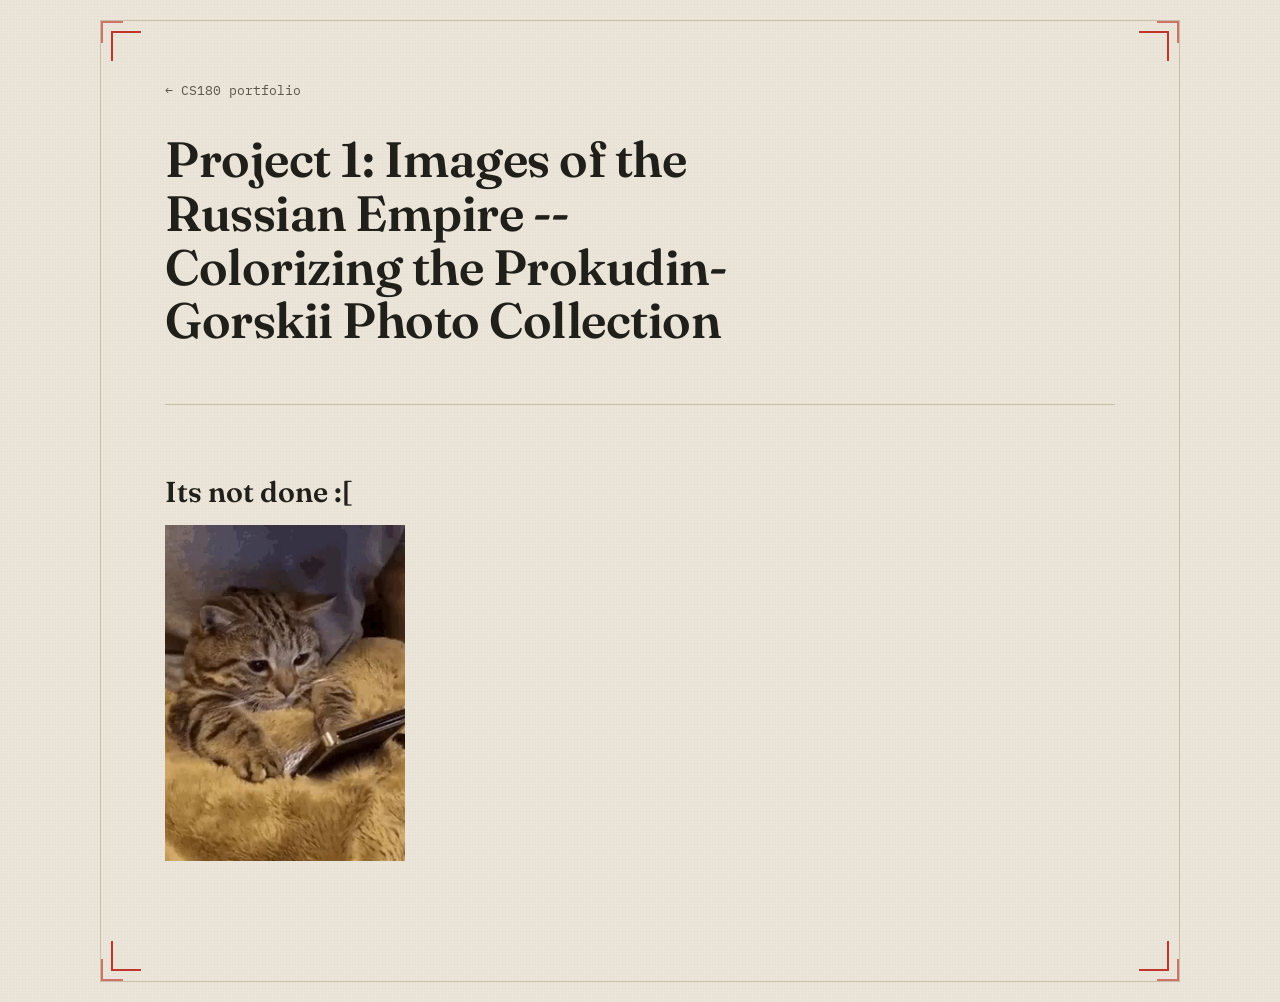
==== 1/index.html @ 4c2b9aec "added placeholder sites" ====
<!DOCTYPE html>
<html lang="en">
<head>
<meta charset="UTF-8">
<meta name="viewport" content="width=device-width, initial-scale=1.0">
<title>Project 0: Becoming Friends with Your Camera</title>
<link rel="stylesheet" href="../styles.css">
</head>
<body>

<div class="page-frame">
  <div class="board">

    <a class="back-link" href="../index.html">&larr; CS180 portfolio</a>

    <header class="hero">
      <h1>Project 1: Images of the Russian Empire -- Colorizing the Prokudin-Gorskii Photo Collection</h1>
    </header>

    <!------------------------------------ PART 1 ------------------------------------>
    <section class="part" id="part1">
      <div class="part-head">
        <h2>Its not done :[</h2>
        <figure>
          <div class="frame">
            <img src="../PlaceHolderImage/sad cat.png" alt="Sad Cat">
          </div>
        </figure>
      </div>
    </section>

  </div>
</div>

</body>
</html>
---- styles.css ----
@import url('https://fonts.googleapis.com/css2?family=Fraunces:opsz,wght@9..144,400;9..144,600;9..144,700&family=IBM+Plex+Mono:wght@400;500&family=Inter:wght@400;500;600&display=swap');

:root{
  --paper: #EAE5D8;
  --paper-dim: #DED8C6;
  --ink: #211F1A;
  --ink-soft: #5B564C;
  --line: #C7BEA6;
  --safelight: #C1352B;
  --safelight-deep: #8C2019;
}

*{ box-sizing: border-box; }

body{
  margin: 0;
  background-color: var(--paper);
  background-image: radial-gradient(rgba(0,0,0,0.035) 1px, transparent 1px);
  background-size: 3px 3px;
  color: var(--ink);
  font-family: 'Inter', sans-serif;
  line-height: 1.6;
}

.page-frame{
  max-width: 1120px;
  margin: 0 auto;
  padding: 20px;
}

.board{
  position: relative;
  padding: 56px 64px 72px;
  border: 1px solid var(--line);
}

.board::before{
  content: "";
  position: absolute;
  inset: 10px;
  pointer-events: none;
  background:
    linear-gradient(var(--safelight), var(--safelight)) top left / 30px 2px no-repeat,
    linear-gradient(var(--safelight), var(--safelight)) top left / 2px 30px no-repeat,
    linear-gradient(var(--safelight), var(--safelight)) top right / 30px 2px no-repeat,
    linear-gradient(var(--safelight), var(--safelight)) top right / 2px 30px no-repeat,
    linear-gradient(var(--safelight), var(--safelight)) bottom left / 30px 2px no-repeat,
    linear-gradient(var(--safelight), var(--safelight)) bottom left / 2px 30px no-repeat,
    linear-gradient(var(--safelight), var(--safelight)) bottom right / 30px 2px no-repeat,
    linear-gradient(var(--safelight), var(--safelight)) bottom right / 2px 30px no-repeat;
}

@media (max-width: 640px){
  .board{ padding: 40px 22px 56px; }
  .board::before{ inset: 6px; }
}

.back-link{
  display: inline-flex;
  align-items: center;
  gap: 6px;
  font-family: 'IBM Plex Mono', monospace;
  font-size: 0.8rem;
  color: var(--ink-soft);
  text-decoration: none;
  margin-bottom: 32px;
}
.back-link:hover,
.back-link:focus-visible{ color: var(--safelight-deep); }

.hero{
  text-align: left;
  max-width: 640px;
  margin: 0 0 8px;
  animation: rise 0.7s ease-out both;
}

.hero h1{
  font-family: 'Fraunces', serif;
  font-weight: 600;
  font-size: clamp(2.1rem, 4.5vw, 3.1rem);
  line-height: 1.08;
  margin: 0 0 18px;
  letter-spacing: -0.01em;
}

.hero p{
  font-size: 1.05rem;
  color: var(--ink-soft);
  margin: 0;
  max-width: 54ch;
}

@keyframes rise{
  from{ opacity: 0; transform: translateY(10px); }
  to{ opacity: 1; transform: translateY(0); }
}
@media (prefers-reduced-motion: reduce){
  .hero{ animation: none; }
}

.index-list{
  list-style: none;
  margin: 40px 0 0;
  padding: 0;
}

.index-item{
  position: relative;
  display: flex;
  align-items: baseline;
  gap: 28px;
  padding: 20px 4px;
  border-top: 1px solid var(--line);
  text-decoration: none;
  color: var(--ink);
  transition: padding-left 0.2s ease, color 0.2s ease;
}

.index-list li:last-child .index-item{
  border-bottom: 1px solid var(--line);
}

.index-item::before{
  content: "";
  position: absolute;
  left: 0;
  top: 0;
  bottom: 0;
  width: 3px;
  background: var(--safelight);
  transform: scaleY(0);
  transition: transform 0.2s ease;
}

.index-item:hover,
.index-item:focus-visible{
  padding-left: 18px;
  color: var(--safelight-deep);
}

.index-item:hover::before,
.index-item:focus-visible::before{
  transform: scaleY(1);
}

.index-tag{
  font-family: 'IBM Plex Mono', monospace;
  font-size: 0.85rem;
  color: var(--safelight);
  min-width: 32px;
  flex-shrink: 0;
}

.index-title{
  font-size: 1.05rem;
  line-height: 1.4;
}

.part{
  padding: 64px 0 8px;
  border-top: 1px solid var(--line);
  margin-top: 56px;
}

.part-head{
  max-width: 700px;
  margin: 0 0 40px;
}

.part-head h2{
  font-family: 'Fraunces', serif;
  font-weight: 600;
  font-size: clamp(1.4rem, 2.6vw, 1.8rem);
  margin: 0 0 10px;
}

.part-head p{
  color: var(--ink-soft);
  margin: 0;
  font-size: 0.98rem;
  max-width: 100ch;
}

/* ---------- image pairs / grids ----------
   <div class="pair"> two <figure> children </div>
*/
.pair{
  display: grid;
  grid-template-columns: 1fr 1fr;
  gap: 40px;
  justify-items: center;
  align-items: start;
}

/* For Proj 0 Part 3 only */
.nineSet{ 
  display: grid;
  grid-template-columns: 1fr 1fr 1fr 1fr 1fr 1fr 1fr 1fr 1fr;
  gap: 5px;
  justify-items: center;
  align-items: start;
}

@media (max-width: 640px){
  .pair{ grid-template-columns: 1fr; gap: 48px; }
}

figure{
  margin: 0;
  text-align: center;
}

*/
.frame{
  position: relative;
  display: inline-block;
  padding: 18px;
  transition: padding 0.25s ease;
}

.frame::before{
  content: "";
  position: absolute;
  inset: 0;
  pointer-events: none;
  background:
    linear-gradient(var(--safelight), var(--safelight)) top left / 22px 2px no-repeat,
    linear-gradient(var(--safelight), var(--safelight)) top left / 2px 22px no-repeat,
    linear-gradient(var(--safelight), var(--safelight)) top right / 22px 2px no-repeat,
    linear-gradient(var(--safelight), var(--safelight)) top right / 2px 22px no-repeat,
    linear-gradient(var(--safelight), var(--safelight)) bottom left / 22px 2px no-repeat,
    linear-gradient(var(--safelight), var(--safelight)) bottom left / 2px 22px no-repeat,
    linear-gradient(var(--safelight), var(--safelight)) bottom right / 22px 2px no-repeat,
    linear-gradient(var(--safelight), var(--safelight)) bottom right / 2px 22px no-repeat;
  opacity: 0.65;
  transition: opacity 0.25s ease;
}

.frame img{
  display: block;
  width: 100%;
  max-width: 240px;
  height: auto;
  aspect-ratio: 5 / 7;
  object-fit: cover;
  background: var(--paper-dim);
}

figcaption{
  margin-top: 14px;
  font-family: 'IBM Plex Mono', monospace;
  font-size: 0.78rem;
  letter-spacing: 0.02em;
  color: var(--ink-soft);
}

.filmstrip-wrap{
  display: flex;
  justify-content: center;
  padding: 8px 0 24px;
}

.filmframe{
  position: relative;
  display: inline-block;
  padding: 14px 30px;
  background: var(--ink);
}

.filmframe::before,
.filmframe::after{
  content: "";
  position: absolute;
  top: 0;
  bottom: 0;
  width: 20px;
  background-image: radial-gradient(circle, var(--paper) 4px, transparent 4.5px);
  background-size: 20px 28px;
  background-repeat: repeat-y;
  background-position: center;
}

.filmframe::before{ left: 0; }
.filmframe::after{ right: 0; }

.filmframe img{
  display: block;
  width: 260px;
  max-width: 62vw;
  height: auto;
  aspect-ratio: 5 / 7;
  object-fit: cover;
}

.part3-caption{
  display: block;
  text-align: center;
  font-family: 'IBM Plex Mono', monospace;
  font-size: 0.78rem;
  color: var(--ink-soft);
  letter-spacing: 0.02em;
}

footer{
  margin-top: 64px;
  padding-top: 24px;
  border-top: 1px solid var(--line);
  font-size: 0.85rem;
  color: var(--ink-soft);
  text-align: left;
}
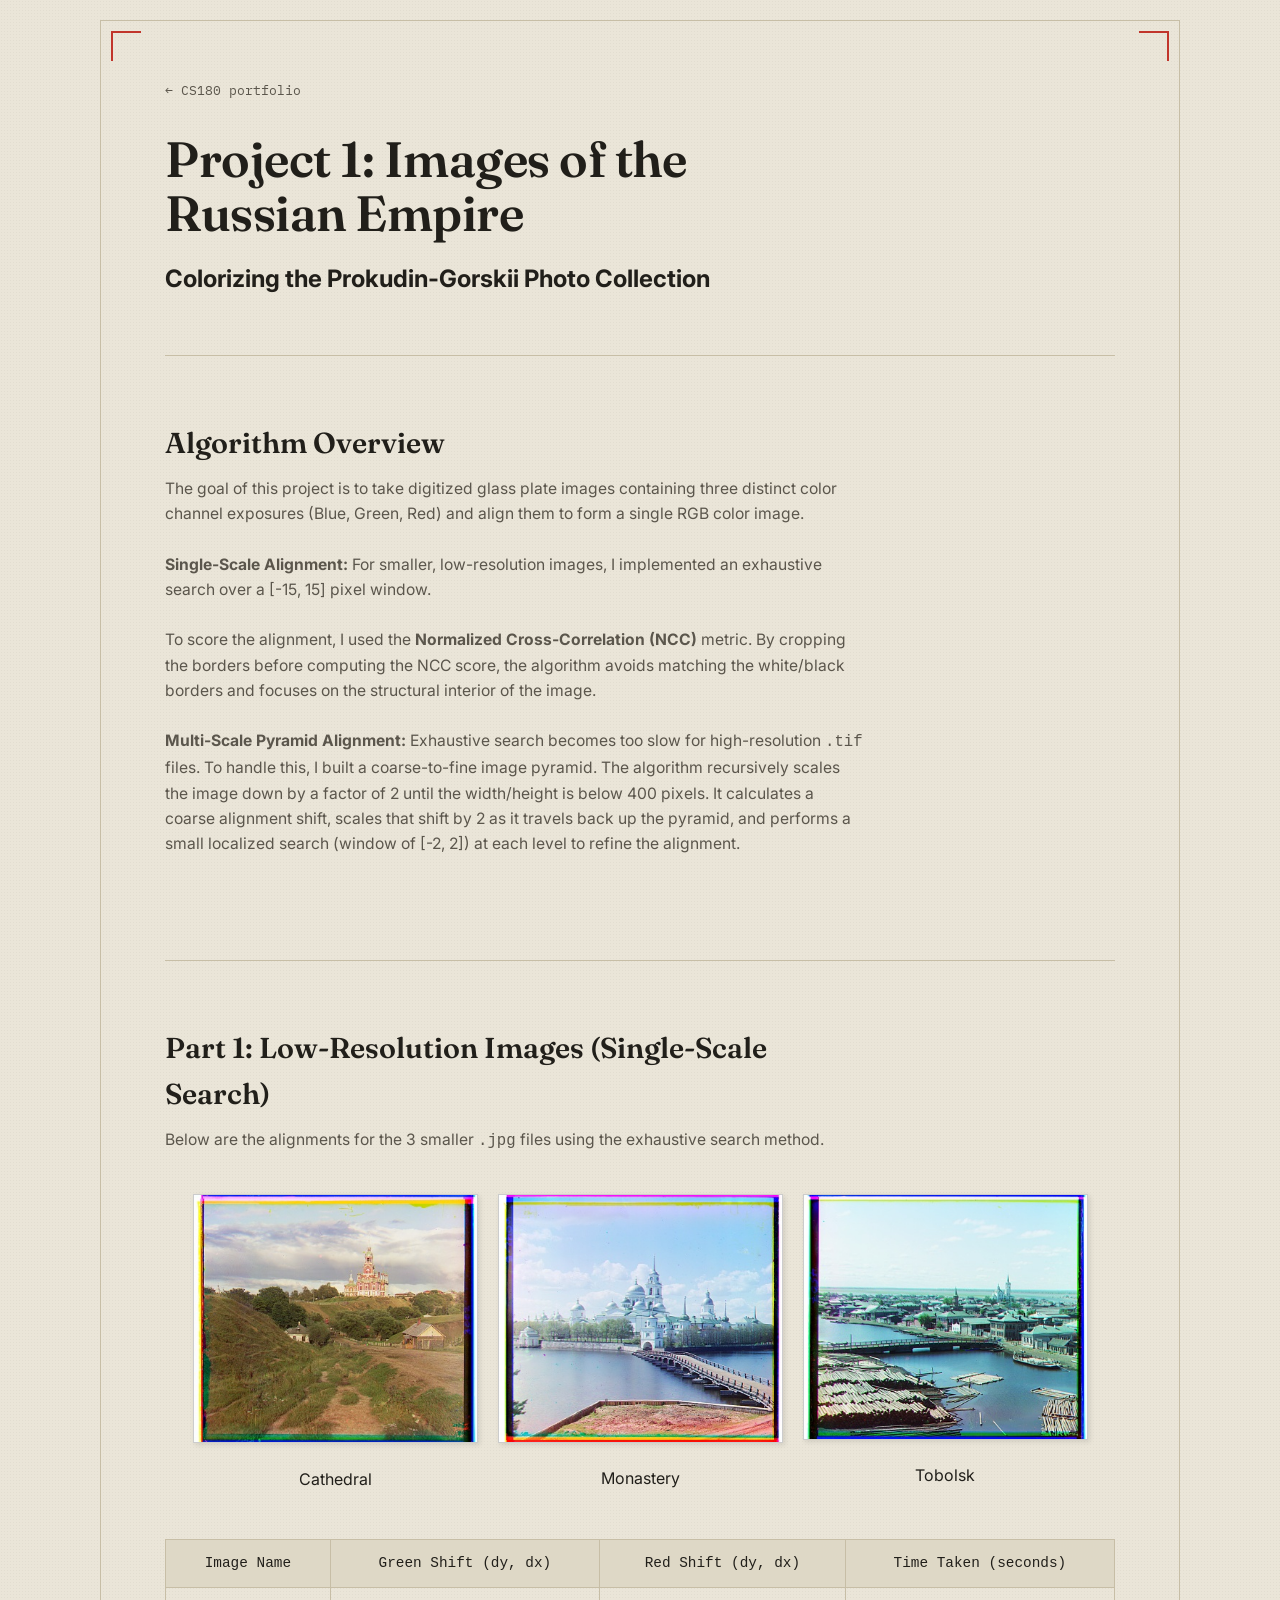
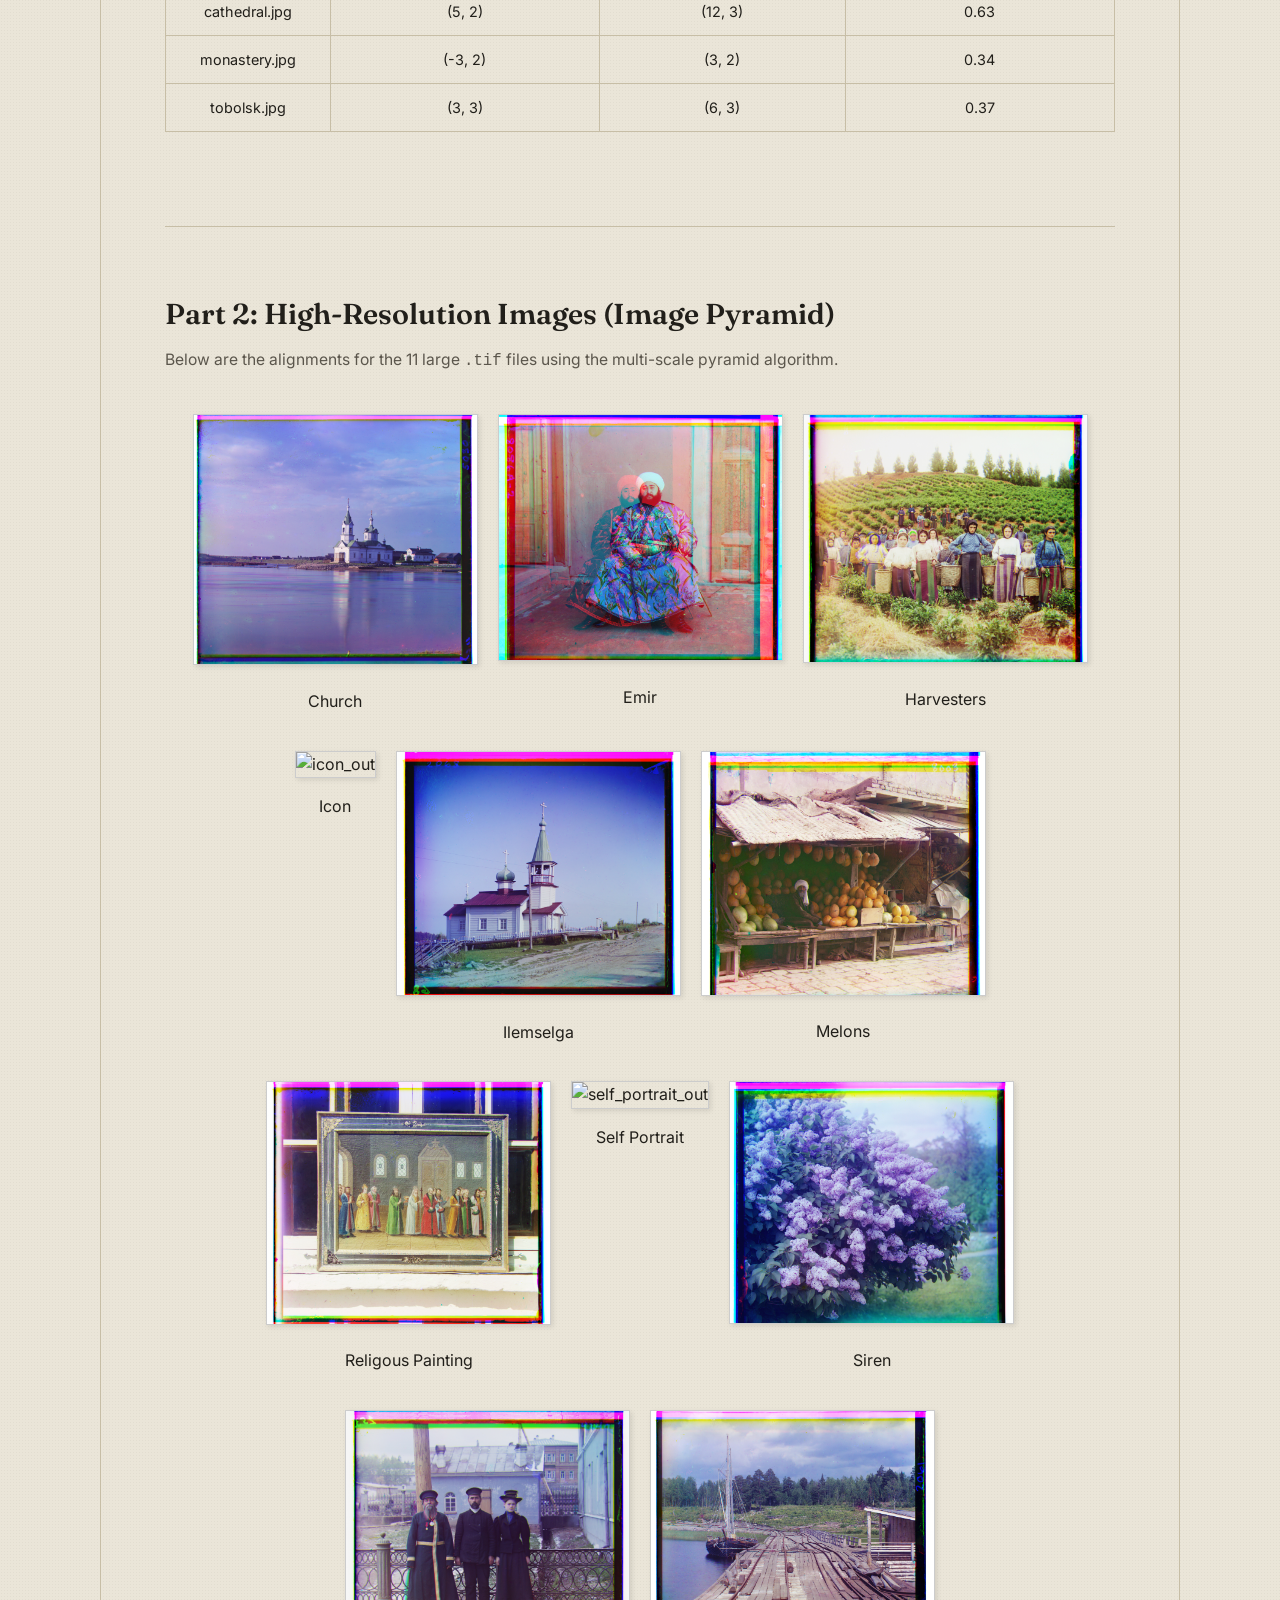
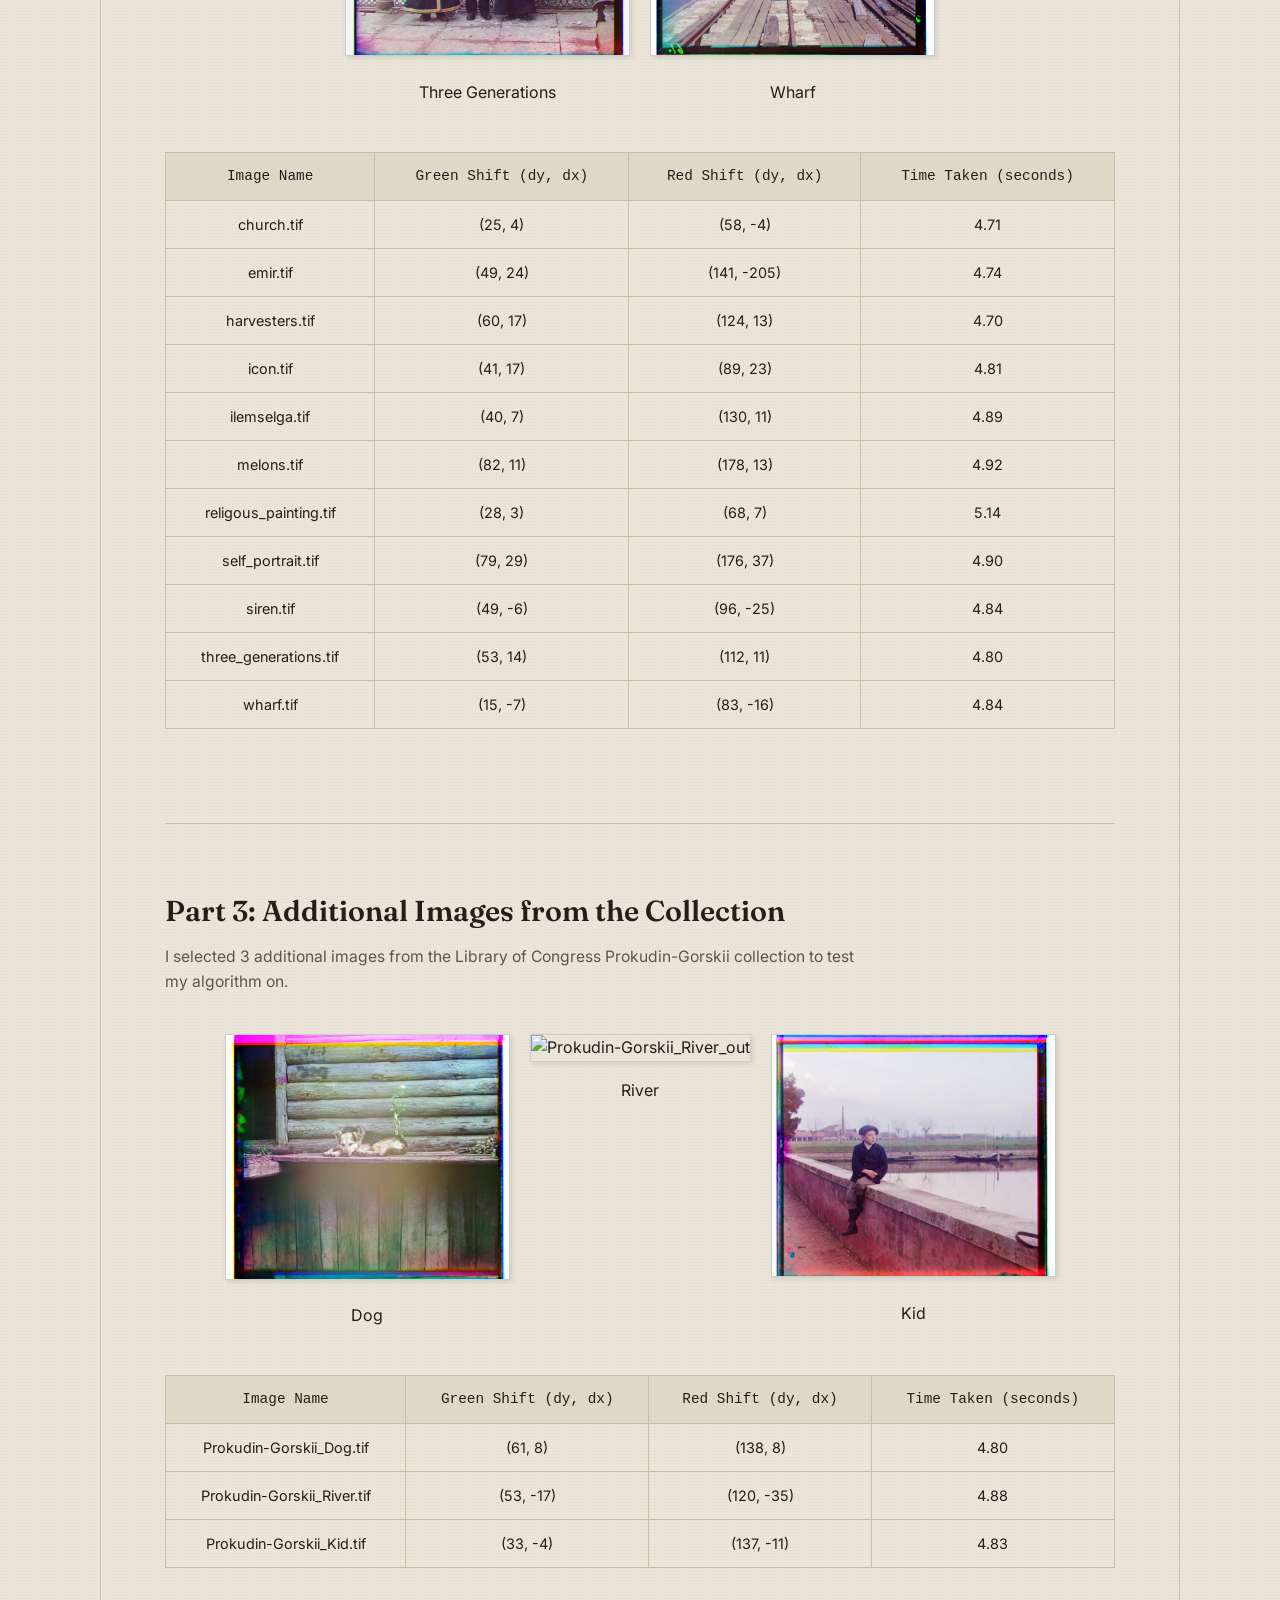
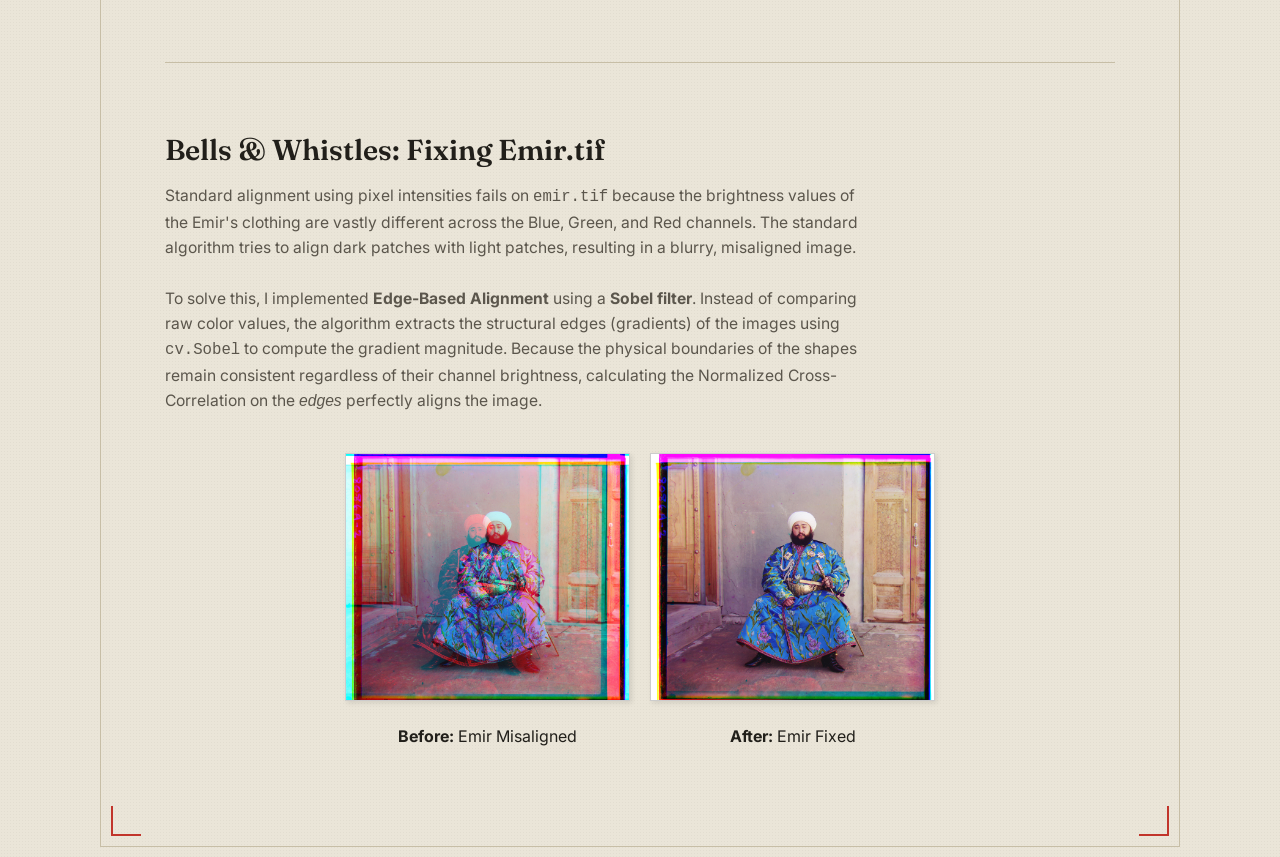
==== commit dd97834b: "project 1" ====
--- a/1/index.html
+++ b/1/index.html
@@ -3,8 +3,50 @@
 <head>
 <meta charset="UTF-8">
 <meta name="viewport" content="width=device-width, initial-scale=1.0">
-<title>Project 0: Becoming Friends with Your Camera</title>
+<title>Project 1: Colorizing the Prokudin-Gorskii Photo Collection</title>
 <link rel="stylesheet" href="../styles.css">
+<style>
+  /* Basic table and gallery styling to ensure clean formatting */
+  .results-table { 
+    width: 100%; 
+    border-collapse: collapse; 
+    margin: 30px 0; 
+    font-size: 0.9rem;
+  }
+  .results-table th, .results-table td { 
+    border: 1px solid var(--line); 
+    padding: 12px; 
+    text-align: center; 
+  }
+  .results-table th { 
+    background-color: var(--paper-dim); 
+    font-family: 'IBM Plex Mono', monospace; 
+    font-weight: 500;
+  }
+  .gallery { 
+    display: flex; 
+    flex-wrap: wrap; 
+    gap: 20px; 
+    justify-content: center; 
+    margin-bottom: 30px; 
+  }
+  .gallery-item { 
+    text-align: center; 
+    max-width: 30%; 
+  }
+  .gallery-item img { 
+    max-width: 100%; 
+    height: auto; 
+    border: 1px solid #ccc; 
+    box-shadow: 2px 2px 5px rgba(0,0,0,0.1); 
+  }
+  .comparison { 
+    display: flex; 
+    gap: 20px; 
+    justify-content: center; 
+    margin-top: 20px; 
+  }
+</style>
 </head>
 <body>
 
@@ -14,18 +56,208 @@
     <a class="back-link" href="../index.html">&larr; CS180 portfolio</a>
 
     <header class="hero">
-      <h1>Project 1: Images of the Russian Empire -- Colorizing the Prokudin-Gorskii Photo Collection</h1>
+      <h1>Project 1: Images of the Russian Empire</h1>
+      <h2>Colorizing the Prokudin-Gorskii Photo Collection</h2>
     </header>
 
-    <!------------------------------------ PART 1 ------------------------------------>
-    <section class="part" id="part1">
-      <div class="part-head">
-        <h2>Its not done :[</h2>
-        <figure>
-          <div class="frame">
-            <img src="../PlaceHolderImage/sad cat.png" alt="Sad Cat">
-          </div>
-        </figure>
+    <!------------------------------------ ALGORITHM OVERVIEW ------------------------------------>
+    <section class="part" id="overview">
+      <div class="part-head">
+        <h2>Algorithm Overview</h2>
+        <p>
+          The goal of this project is to take digitized glass plate images containing three distinct color channel exposures (Blue, Green, Red) and align them to form a single RGB color image. 
+        </p>
+        <br>
+        <p>
+          <strong>Single-Scale Alignment:</strong> For smaller, low-resolution images, I implemented an exhaustive search over a [-15, 15] pixel window. 
+        </p>
+        <br>
+        <p>
+          To score the alignment, I used the <strong>Normalized Cross-Correlation (NCC)</strong> metric. By cropping the borders before computing the NCC score, the algorithm avoids matching the white/black borders and focuses on the structural interior of the image.
+        </p>
+        <br>
+        <p>
+          <strong>Multi-Scale Pyramid Alignment:</strong> Exhaustive search becomes too slow for high-resolution <code>.tif</code> files. To handle this, I built a coarse-to-fine image pyramid. The algorithm recursively scales the image down by a factor of 2 until the width/height is below 400 pixels. It calculates a coarse alignment shift, scales that shift by 2 as it travels back up the pyramid, and performs a small localized search (window of [-2, 2]) at each level to refine the alignment.
+        </p>
+      </div>
+    </section>
+
+    <!------------------------------------ LOW-RES IMAGES ------------------------------------>
+    <section class="part" id="low-res">
+      <div class="part-head">
+        <h2>Part 1: Low-Resolution Images (Single-Scale Search)</h2>
+        <p>Below are the alignments for the 3 smaller <code>.jpg</code> files using the exhaustive search method.</p>
+      </div>
+      
+      <div class="gallery">
+        <div class="gallery-item">
+          <img src="./media/cathedral_out.jpg" alt="Cathedral">
+          <p>Cathedral</p>
+        </div>
+        <div class="gallery-item">
+          <img src="./media/monastery_out.jpg" alt="Monastery">
+          <p>Monastery</p>
+        </div>
+        <div class="gallery-item">
+          <img src="./media/tobolsk_out.jpg" alt="Tobolsk">
+          <p>Tobolsk</p>
+        </div>
+      </div>
+
+      <table class="results-table">
+        <thead>
+          <tr>
+            <th>Image Name</th>
+            <th>Green Shift (dy, dx)</th>
+            <th>Red Shift (dy, dx)</th>
+            <th>Time Taken (seconds)</th>
+          </tr>
+        </thead>
+        <tbody>
+          <tr>
+            <td>cathedral.jpg</td><td>(5, 2)</td><td>(12, 3)</td><td>0.63</td>
+          </tr>
+          <tr>
+            <td>monastery.jpg</td><td>(-3, 2)</td><td>(3, 2)</td><td>0.34</td>
+          </tr>
+          <tr>
+            <td>tobolsk.jpg</td><td>(3, 3)</td><td>(6, 3)</td><td>0.37</td>
+          </tr>
+        </tbody>
+      </table>
+    </section>
+
+    <!------------------------------------ HIGH-RES IMAGES ------------------------------------>
+    <section class="part" id="high-res">
+      <div class="part-head">
+        <h2>Part 2: High-Resolution Images (Image Pyramid)</h2>
+        <p>Below are the alignments for the 11 large <code>.tif</code> files using the multi-scale pyramid algorithm.</p>
+      </div>
+
+      <div class="gallery">
+        <div class="gallery-item">
+          <img src="./media/church_out.jpg" alt="church_out">
+          <p>Church</p>
+        </div>
+        <div class="gallery-item">
+          <img src="./media/emir_misaligned_out.jpg" alt="emir_misaligned_out">
+          <p>Emir</p>
+        </div>
+        <div class="gallery-item">
+          <img src="./media/harvesters_out.jpg" alt="harvesters_out">
+          <p>Harvesters</p>
+        </div>
+        <div class="gallery-item">
+          <img src="./media/icon_out.jpg" alt="icon_out">
+          <p>Icon</p>
+        </div>
+        <div class="gallery-item">
+          <img src="./media/ilemselga_out.jpg" alt="ilemselga_out">
+          <p>Ilemselga</p>
+        </div>
+        <div class="gallery-item">
+          <img src="./media/melons_out.jpg" alt="melons_out">
+          <p>Melons</p>
+        </div>
+        <div class="gallery-item">
+          <img src="./media/religous_painting_out.jpg" alt="religous_painting_out">
+          <p>Religous Painting</p>
+        </div>
+        <div class="gallery-item">
+          <img src="./media/self_portrait_out.jpg" alt="self_portrait_out">
+          <p>Self Portrait</p>
+        </div>
+        <div class="gallery-item">
+          <img src="./media/siren_out.jpg" alt="Siren">
+          <p>Siren</p>
+        </div>
+        <div class="gallery-item">
+          <img src="./media/three_generations_out.jpg" alt="three_generations_out">
+          <p>Three Generations</p>
+        </div>
+        <div class="gallery-item">
+          <img src="./media/wharf_out.jpg" alt="Wharf">
+          <p>Wharf</p>
+        </div>
+      </div>
+
+      <table class="results-table">
+        <thead>
+          <tr>
+            <th>Image Name</th>
+            <th>Green Shift (dy, dx)</th>
+            <th>Red Shift (dy, dx)</th>
+            <th>Time Taken (seconds)</th>
+          </tr>
+        </thead>
+        <tbody>
+          <tr><td>church.tif</td><td>(25, 4)</td><td>(58, -4)</td><td>4.71</td></tr>
+          <tr><td>emir.tif</td><td>(49, 24)</td><td>(141, -205)</td><td>4.74</td></tr>
+          <tr><td>harvesters.tif</td><td>(60, 17)</td><td>(124, 13)</td><td>4.70</td></tr>
+          <tr><td>icon.tif</td><td>(41, 17)</td><td>(89, 23)</td><td>4.81</td></tr>
+          <tr><td>ilemselga.tif</td><td>(40, 7)</td><td>(130, 11)</td><td>4.89</td></tr>
+          <tr><td>melons.tif</td><td>(82, 11)</td><td>(178, 13)</td><td>4.92</td></tr>
+          <tr><td>religous_painting.tif</td><td>(28, 3)</td><td>(68, 7)</td><td>5.14</td></tr>
+          <tr><td>self_portrait.tif</td><td>(79, 29)</td><td>(176, 37)</td><td>4.90</td></tr>
+          <tr><td>siren.tif</td><td>(49, -6)</td><td>(96, -25)</td><td>4.84</td></tr>
+          <tr><td>three_generations.tif</td><td>(53, 14)</td><td>(112, 11)</td><td>4.80</td></tr>
+          <tr><td>wharf.tif</td><td>(15, -7)</td><td>(83, -16)</td><td>4.84</td></tr>
+        </tbody>
+      </table>
+    </section>
+
+    <!------------------------------------ EXTRA IMAGES ------------------------------------>
+    <section class="part" id="extra-images">
+      <div class="part-head">
+        <h2>Part 3: Additional Images from the Collection</h2>
+        <p>I selected 3 additional images from the Library of Congress Prokudin-Gorskii collection to test my algorithm on.</p>
+      </div>
+
+      <div class="gallery">
+        <div class="gallery-item"><img src="./media/Prokudin-Gorskii_Dog_out.jpg" alt="Prokudin-Gorskii_Dog_out"><p>Dog</p></div>
+        <div class="gallery-item"><img src="./media/Prokudin-Gorskii_River_out.jpg" alt="Prokudin-Gorskii_River_out"><p>River</p></div>
+        <div class="gallery-item"><img src="./media/Prokudin-Gorskii_Kid_out.jpg" alt="Prokudin-Gorskii_Kid_out"><p>Kid</p></div>
+      </div>
+
+      <table class="results-table">
+        <thead>
+          <tr>
+            <th>Image Name</th>
+            <th>Green Shift (dy, dx)</th>
+            <th>Red Shift (dy, dx)</th>
+            <th>Time Taken (seconds)</th>
+          </tr>
+        </thead>
+        <tbody>
+          <tr><td>Prokudin-Gorskii_Dog.tif</td><td>(61, 8)</td><td>(138, 8)</td><td>4.80</td></tr>
+          <tr><td>Prokudin-Gorskii_River.tif</td><td>(53, -17)</td><td>(120, -35)</td><td>4.88</td></tr>
+          <tr><td>Prokudin-Gorskii_Kid.tif</td><td>(33, -4)</td><td>(137, -11)</td><td>4.83</td></tr>
+        </tbody>
+      </table>
+    </section>
+
+    <!------------------------------------ BELLS & WHISTLES ------------------------------------>
+    <section class="part" id="bells-whistles">
+      <div class="part-head">
+        <h2>Bells & Whistles: Fixing Emir.tif</h2>
+        <p>
+          Standard alignment using pixel intensities fails on <code>emir.tif</code> because the brightness values of the Emir's clothing are vastly different across the Blue, Green, and Red channels. The standard algorithm tries to align dark patches with light patches, resulting in a blurry, misaligned image.
+        </p>
+        <br>
+        <p>
+          To solve this, I implemented <strong>Edge-Based Alignment</strong> using a <strong>Sobel filter</strong>. Instead of comparing raw color values, the algorithm extracts the structural edges (gradients) of the images using <code>cv.Sobel</code> to compute the gradient magnitude. Because the physical boundaries of the shapes remain consistent regardless of their channel brightness, calculating the Normalized Cross-Correlation on the <em>edges</em> perfectly aligns the image.
+        </p>
+      </div>
+
+      <div class="comparison">
+        <div class="gallery-item">
+          <img src="./media/emir_misaligned_out.jpg" alt="emir_misaligned_out">
+          <p><strong>Before:</strong> Emir Misaligned</p>
+        </div>
+        <div class="gallery-item">
+          <img src="./media/emir_fixed_out.jpg" alt="emir_fixed_out">
+          <p><strong>After:</strong> Emir Fixed</p>
+        </div>
       </div>
     </section>
 
@@ -33,4 +265,4 @@
 </div>
 
 </body>
-</html>
+</html>
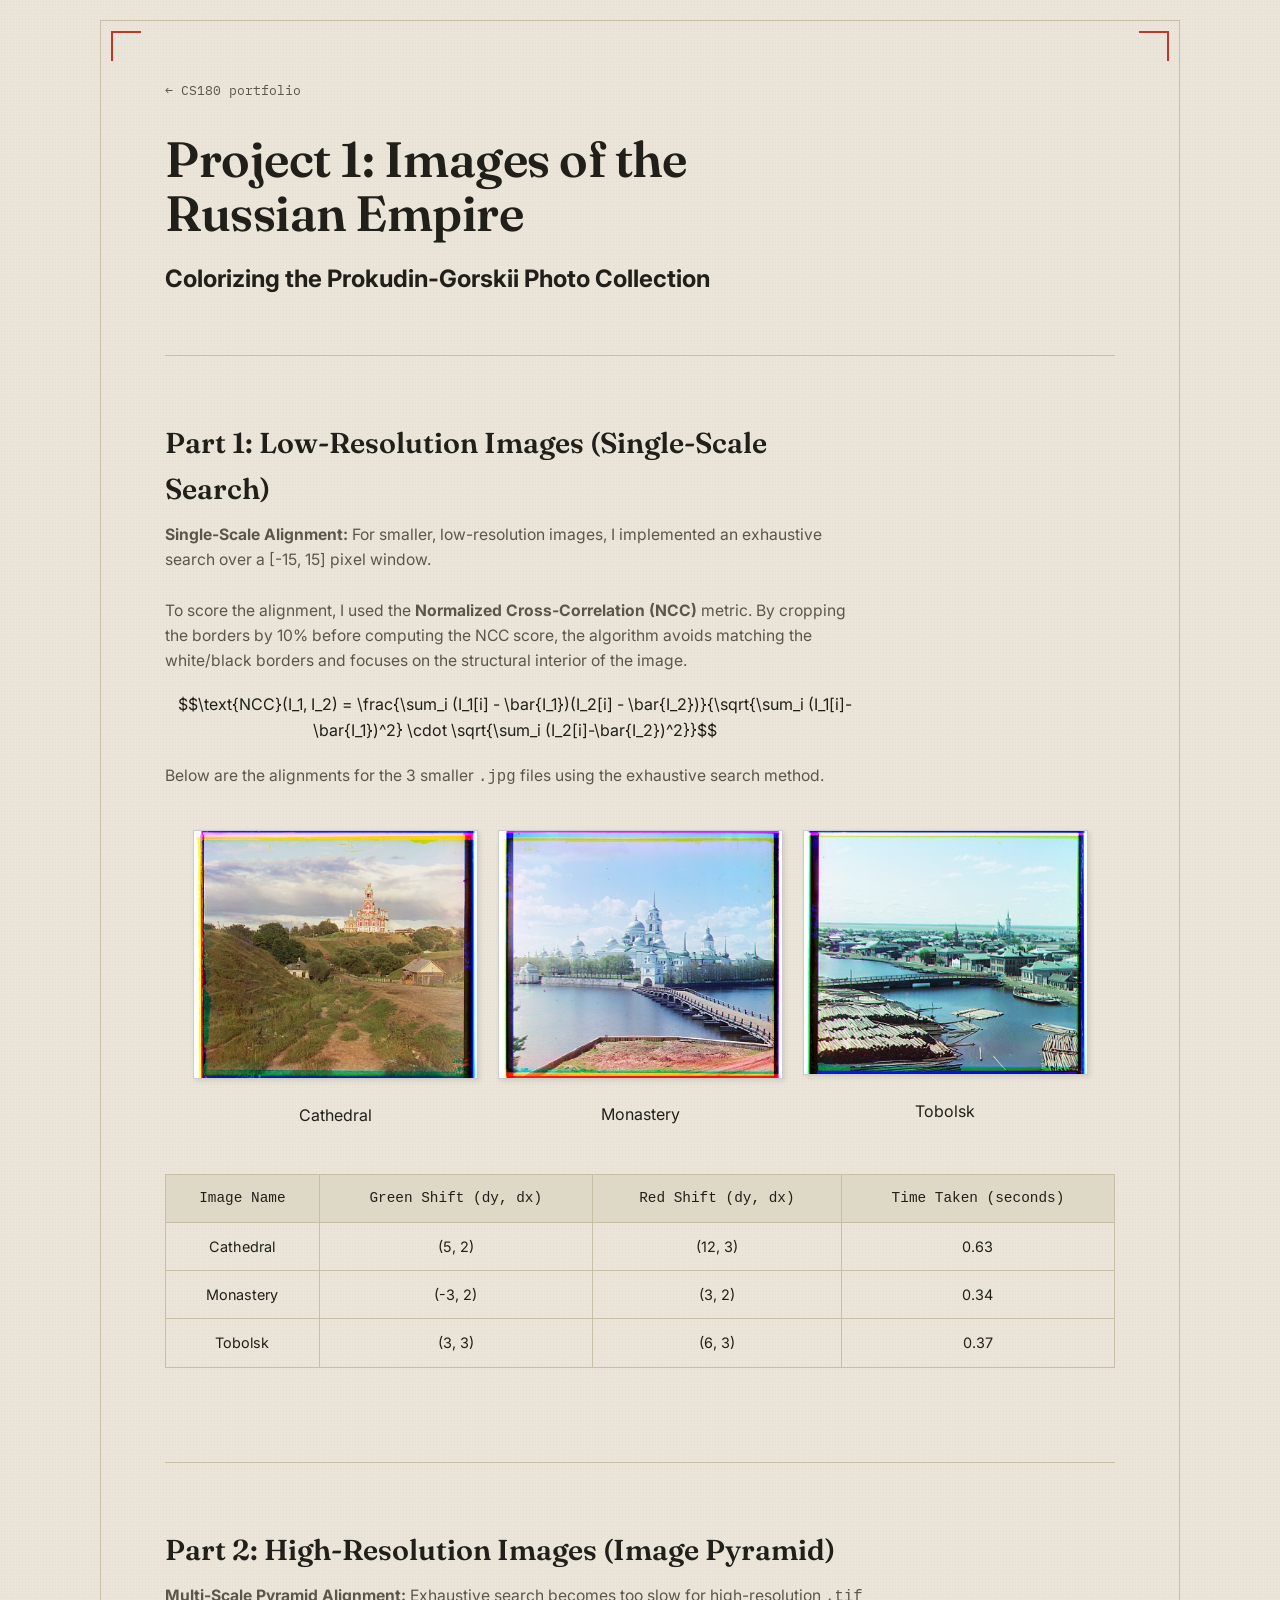
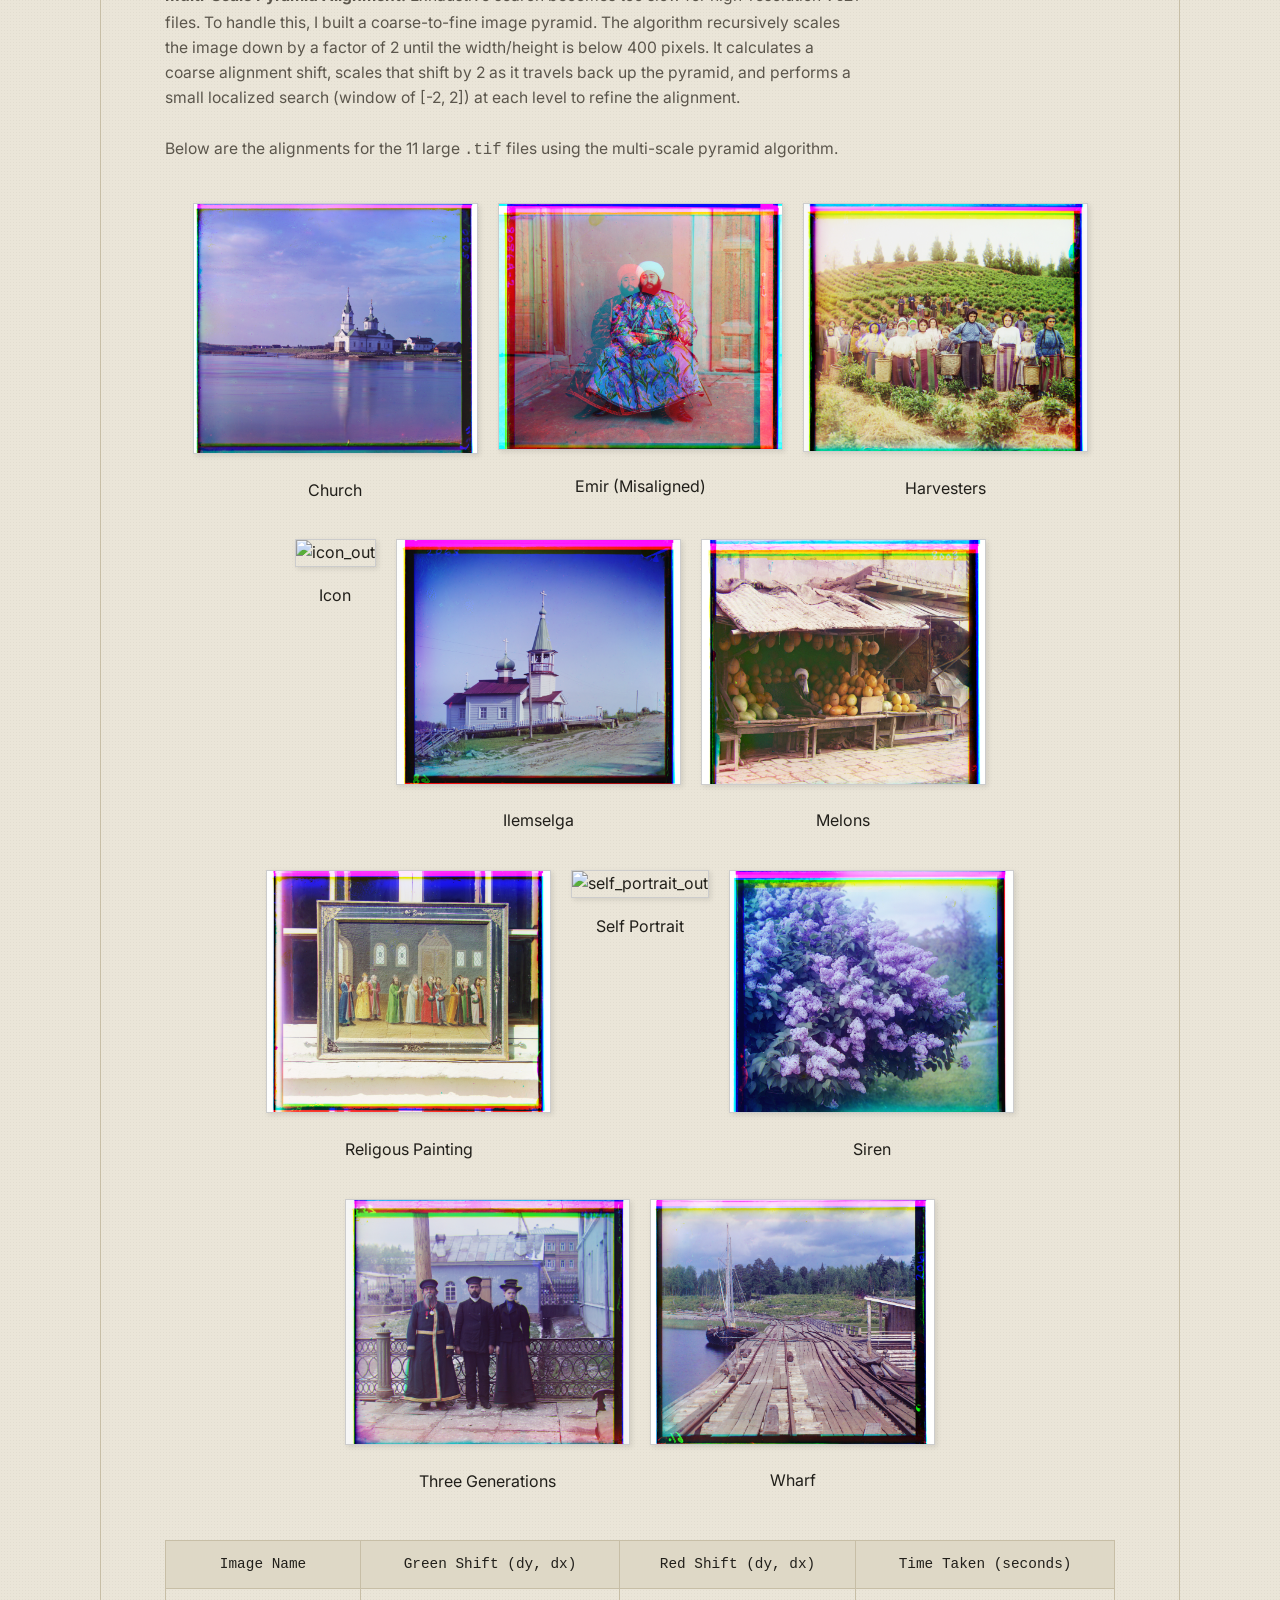
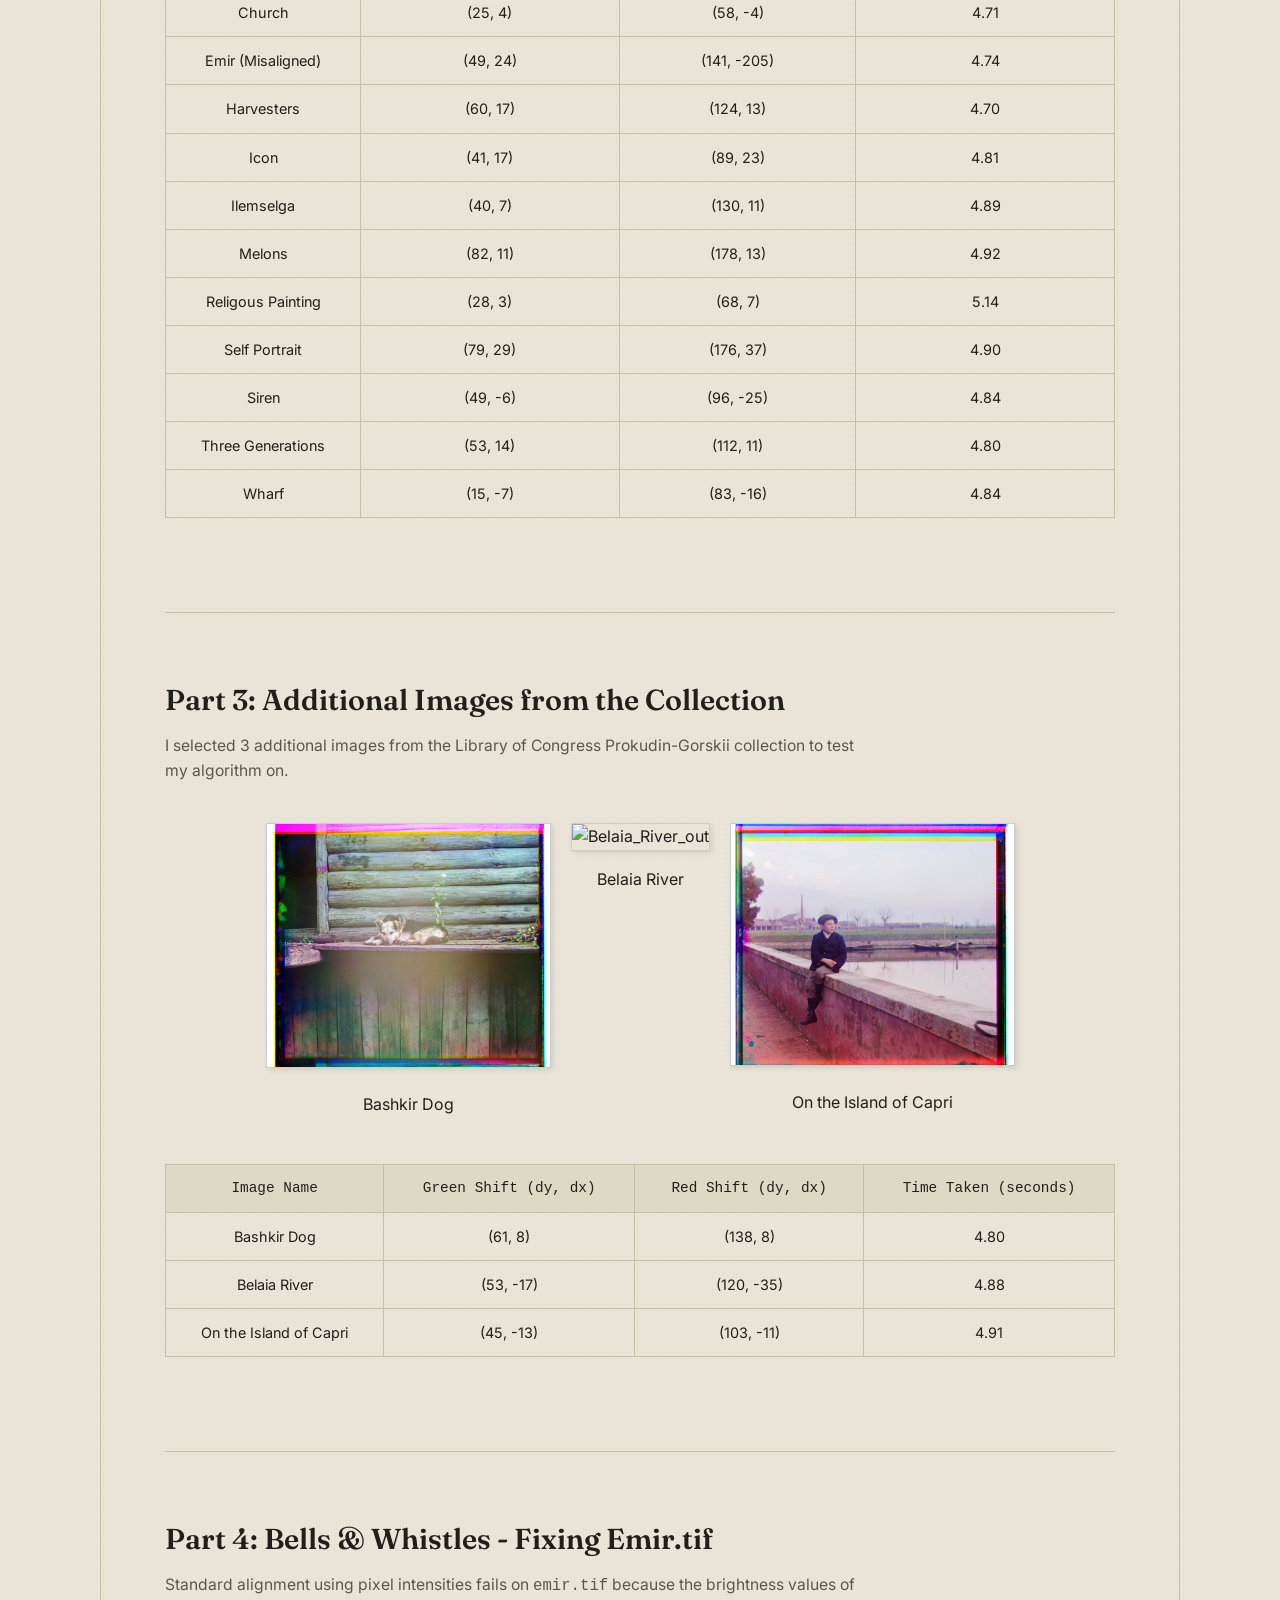
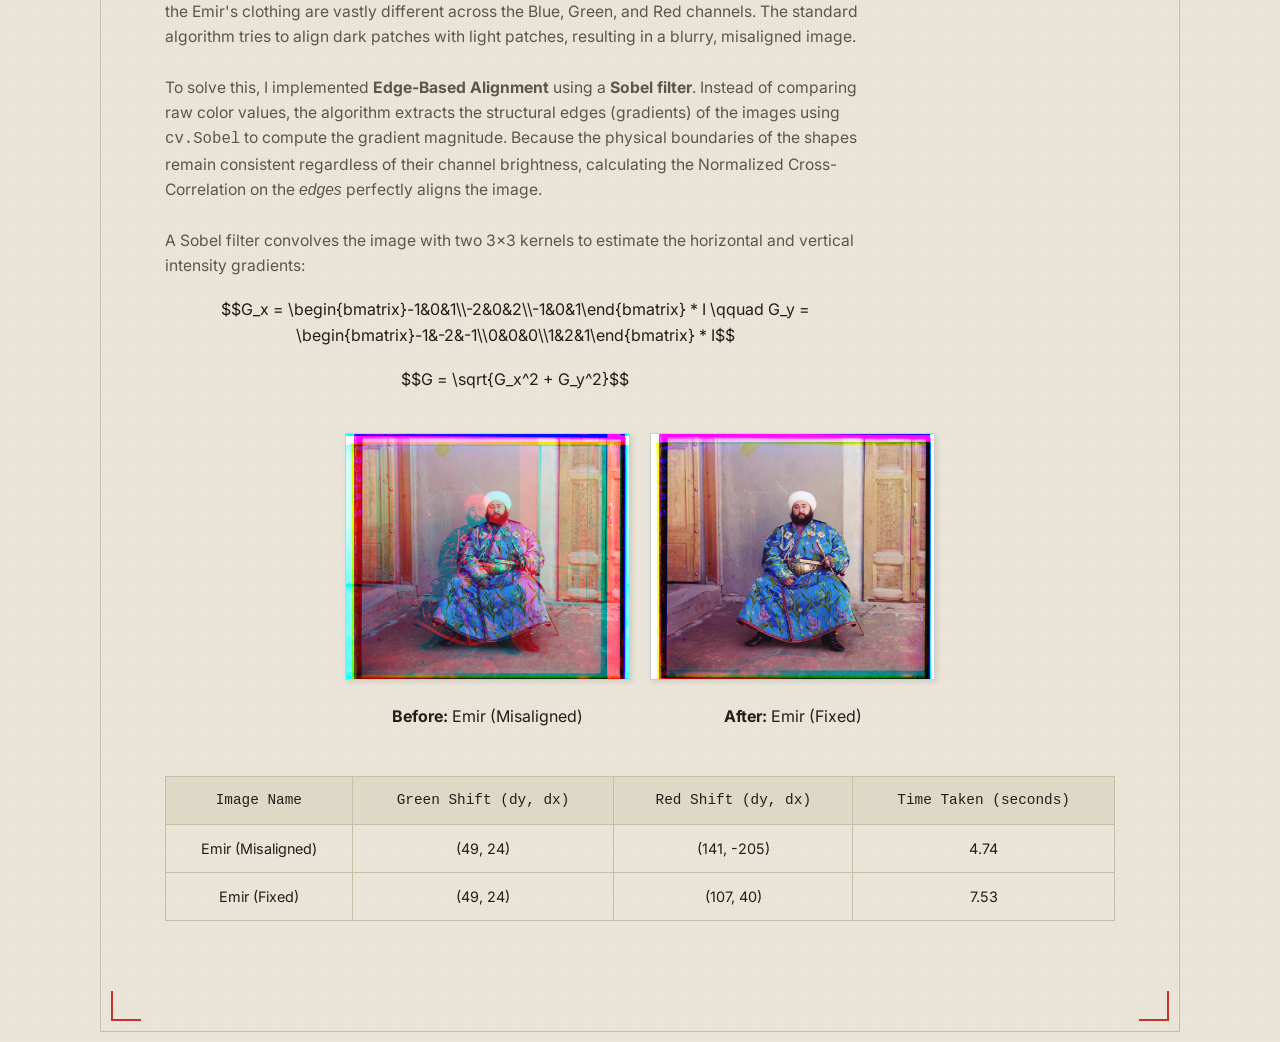
==== commit 7175380c: "proj 1 fixes" ====
--- a/1/index.html
+++ b/1/index.html
@@ -46,7 +46,23 @@
     justify-content: center; 
     margin-top: 20px; 
   }
+  .eqn {
+  text-align: center;
+  margin: 1.2em 0;
+  overflow-x: auto;
+  }
 </style>
+
+<script>
+  MathJax = {
+    tex: {
+      inlineMath: [['\\(', '\\)']],
+      displayMath: [['$$', '$$']]
+    }
+  };
+</script>
+<script src="https://cdnjs.cloudflare.com/ajax/libs/mathjax/3.2.2/es5/tex-mml-chtml.min.js"></script>
+
 </head>
 <body>
 
@@ -60,32 +76,22 @@
       <h2>Colorizing the Prokudin-Gorskii Photo Collection</h2>
     </header>
 
-    <!------------------------------------ ALGORITHM OVERVIEW ------------------------------------>
-    <section class="part" id="overview">
-      <div class="part-head">
-        <h2>Algorithm Overview</h2>
-        <p>
-          The goal of this project is to take digitized glass plate images containing three distinct color channel exposures (Blue, Green, Red) and align them to form a single RGB color image. 
-        </p>
-        <br>
-        <p>
-          <strong>Single-Scale Alignment:</strong> For smaller, low-resolution images, I implemented an exhaustive search over a [-15, 15] pixel window. 
-        </p>
-        <br>
-        <p>
-          To score the alignment, I used the <strong>Normalized Cross-Correlation (NCC)</strong> metric. By cropping the borders before computing the NCC score, the algorithm avoids matching the white/black borders and focuses on the structural interior of the image.
-        </p>
-        <br>
-        <p>
-          <strong>Multi-Scale Pyramid Alignment:</strong> Exhaustive search becomes too slow for high-resolution <code>.tif</code> files. To handle this, I built a coarse-to-fine image pyramid. The algorithm recursively scales the image down by a factor of 2 until the width/height is below 400 pixels. It calculates a coarse alignment shift, scales that shift by 2 as it travels back up the pyramid, and performs a small localized search (window of [-2, 2]) at each level to refine the alignment.
-        </p>
-      </div>
-    </section>
-
     <!------------------------------------ LOW-RES IMAGES ------------------------------------>
     <section class="part" id="low-res">
       <div class="part-head">
         <h2>Part 1: Low-Resolution Images (Single-Scale Search)</h2>
+
+        <p>
+          <strong>Single-Scale Alignment:</strong> For smaller, low-resolution images, I implemented an exhaustive search over a [-15, 15] pixel window. 
+        </p>
+        <br>
+        <p>
+          To score the alignment, I used the <strong>Normalized Cross-Correlation (NCC)</strong> metric. By cropping the borders by 10% before computing the NCC score, the algorithm avoids matching the white/black borders and focuses on the structural interior of the image.
+        </p>
+        <div class="eqn">
+          $$\text{NCC}(I_1, I_2) = \frac{\sum_i (I_1[i] - \bar{I_1})(I_2[i] - \bar{I_2})}{\sqrt{\sum_i (I_1[i]-\bar{I_1})^2} \cdot \sqrt{\sum_i (I_2[i]-\bar{I_2})^2}}$$
+        </div>
+
         <p>Below are the alignments for the 3 smaller <code>.jpg</code> files using the exhaustive search method.</p>
       </div>
       
@@ -115,13 +121,13 @@
         </thead>
         <tbody>
           <tr>
-            <td>cathedral.jpg</td><td>(5, 2)</td><td>(12, 3)</td><td>0.63</td>
-          </tr>
-          <tr>
-            <td>monastery.jpg</td><td>(-3, 2)</td><td>(3, 2)</td><td>0.34</td>
-          </tr>
-          <tr>
-            <td>tobolsk.jpg</td><td>(3, 3)</td><td>(6, 3)</td><td>0.37</td>
+            <td>Cathedral</td><td>(5, 2)</td><td>(12, 3)</td><td>0.63</td>
+          </tr>
+          <tr>
+            <td>Monastery</td><td>(-3, 2)</td><td>(3, 2)</td><td>0.34</td>
+          </tr>
+          <tr>
+            <td>Tobolsk</td><td>(3, 3)</td><td>(6, 3)</td><td>0.37</td>
           </tr>
         </tbody>
       </table>
@@ -131,6 +137,10 @@
     <section class="part" id="high-res">
       <div class="part-head">
         <h2>Part 2: High-Resolution Images (Image Pyramid)</h2>
+        <p>
+          <strong>Multi-Scale Pyramid Alignment:</strong> Exhaustive search becomes too slow for high-resolution <code>.tif</code> files. To handle this, I built a coarse-to-fine image pyramid. The algorithm recursively scales the image down by a factor of 2 until the width/height is below 400 pixels. It calculates a coarse alignment shift, scales that shift by 2 as it travels back up the pyramid, and performs a small localized search (window of [-2, 2]) at each level to refine the alignment.
+        </p>
+        <br>
         <p>Below are the alignments for the 11 large <code>.tif</code> files using the multi-scale pyramid algorithm.</p>
       </div>
 
@@ -140,8 +150,8 @@
           <p>Church</p>
         </div>
         <div class="gallery-item">
-          <img src="./media/emir_misaligned_out.jpg" alt="emir_misaligned_out">
-          <p>Emir</p>
+          <img src="./media/emir_out.jpg" alt="emir_out">
+          <p>Emir (Misaligned)</p>
         </div>
         <div class="gallery-item">
           <img src="./media/harvesters_out.jpg" alt="harvesters_out">
@@ -191,17 +201,17 @@
           </tr>
         </thead>
         <tbody>
-          <tr><td>church.tif</td><td>(25, 4)</td><td>(58, -4)</td><td>4.71</td></tr>
-          <tr><td>emir.tif</td><td>(49, 24)</td><td>(141, -205)</td><td>4.74</td></tr>
-          <tr><td>harvesters.tif</td><td>(60, 17)</td><td>(124, 13)</td><td>4.70</td></tr>
-          <tr><td>icon.tif</td><td>(41, 17)</td><td>(89, 23)</td><td>4.81</td></tr>
-          <tr><td>ilemselga.tif</td><td>(40, 7)</td><td>(130, 11)</td><td>4.89</td></tr>
-          <tr><td>melons.tif</td><td>(82, 11)</td><td>(178, 13)</td><td>4.92</td></tr>
-          <tr><td>religous_painting.tif</td><td>(28, 3)</td><td>(68, 7)</td><td>5.14</td></tr>
-          <tr><td>self_portrait.tif</td><td>(79, 29)</td><td>(176, 37)</td><td>4.90</td></tr>
-          <tr><td>siren.tif</td><td>(49, -6)</td><td>(96, -25)</td><td>4.84</td></tr>
-          <tr><td>three_generations.tif</td><td>(53, 14)</td><td>(112, 11)</td><td>4.80</td></tr>
-          <tr><td>wharf.tif</td><td>(15, -7)</td><td>(83, -16)</td><td>4.84</td></tr>
+          <tr><td>Church</td><td>(25, 4)</td><td>(58, -4)</td><td>4.71</td></tr>
+          <tr><td>Emir (Misaligned)</td><td>(49, 24)</td><td>(141, -205)</td><td>4.74</td></tr>
+          <tr><td>Harvesters</td><td>(60, 17)</td><td>(124, 13)</td><td>4.70</td></tr>
+          <tr><td>Icon</td><td>(41, 17)</td><td>(89, 23)</td><td>4.81</td></tr>
+          <tr><td>Ilemselga</td><td>(40, 7)</td><td>(130, 11)</td><td>4.89</td></tr>
+          <tr><td>Melons</td><td>(82, 11)</td><td>(178, 13)</td><td>4.92</td></tr>
+          <tr><td>Religous Painting</td><td>(28, 3)</td><td>(68, 7)</td><td>5.14</td></tr>
+          <tr><td>Self Portrait</td><td>(79, 29)</td><td>(176, 37)</td><td>4.90</td></tr>
+          <tr><td>Siren</td><td>(49, -6)</td><td>(96, -25)</td><td>4.84</td></tr>
+          <tr><td>Three Generations</td><td>(53, 14)</td><td>(112, 11)</td><td>4.80</td></tr>
+          <tr><td>Wharf</td><td>(15, -7)</td><td>(83, -16)</td><td>4.84</td></tr>
         </tbody>
       </table>
     </section>
@@ -214,9 +224,9 @@
       </div>
 
       <div class="gallery">
-        <div class="gallery-item"><img src="./media/Prokudin-Gorskii_Dog_out.jpg" alt="Prokudin-Gorskii_Dog_out"><p>Dog</p></div>
-        <div class="gallery-item"><img src="./media/Prokudin-Gorskii_River_out.jpg" alt="Prokudin-Gorskii_River_out"><p>River</p></div>
-        <div class="gallery-item"><img src="./media/Prokudin-Gorskii_Kid_out.jpg" alt="Prokudin-Gorskii_Kid_out"><p>Kid</p></div>
+        <div class="gallery-item"><img src="./media/Bashkir_dog_out.jpg" alt="Bashkir_dog_out"><p>Bashkir Dog</p></div>
+        <div class="gallery-item"><img src="./media/Belaia_River_out.jpg" alt="Belaia_River_out"><p>Belaia River</p></div>
+        <div class="gallery-item"><img src="./media/On_the_island_of_Capri_out.jpg" alt="On_the_island_of_Capri_out"><p>On the Island of Capri</p></div>
       </div>
 
       <table class="results-table">
@@ -229,9 +239,9 @@
           </tr>
         </thead>
         <tbody>
-          <tr><td>Prokudin-Gorskii_Dog.tif</td><td>(61, 8)</td><td>(138, 8)</td><td>4.80</td></tr>
-          <tr><td>Prokudin-Gorskii_River.tif</td><td>(53, -17)</td><td>(120, -35)</td><td>4.88</td></tr>
-          <tr><td>Prokudin-Gorskii_Kid.tif</td><td>(33, -4)</td><td>(137, -11)</td><td>4.83</td></tr>
+          <tr><td>Bashkir Dog</td><td>(61, 8)</td><td>(138, 8)</td><td>4.80</td></tr>
+          <tr><td>Belaia River</td><td>(53, -17)</td><td>(120, -35)</td><td>4.88</td></tr>
+          <tr><td>On the Island of Capri</td><td>(45, -13)</td><td>(103, -11)</td><td>4.91</td></tr>
         </tbody>
       </table>
     </section>
@@ -239,7 +249,7 @@
     <!------------------------------------ BELLS & WHISTLES ------------------------------------>
     <section class="part" id="bells-whistles">
       <div class="part-head">
-        <h2>Bells & Whistles: Fixing Emir.tif</h2>
+        <h2>Part 4: Bells & Whistles - Fixing Emir.tif</h2>
         <p>
           Standard alignment using pixel intensities fails on <code>emir.tif</code> because the brightness values of the Emir's clothing are vastly different across the Blue, Green, and Red channels. The standard algorithm tries to align dark patches with light patches, resulting in a blurry, misaligned image.
         </p>
@@ -247,18 +257,44 @@
         <p>
           To solve this, I implemented <strong>Edge-Based Alignment</strong> using a <strong>Sobel filter</strong>. Instead of comparing raw color values, the algorithm extracts the structural edges (gradients) of the images using <code>cv.Sobel</code> to compute the gradient magnitude. Because the physical boundaries of the shapes remain consistent regardless of their channel brightness, calculating the Normalized Cross-Correlation on the <em>edges</em> perfectly aligns the image.
         </p>
+        <br>
+        <p>
+          A Sobel filter convolves the image with two 3&times;3 kernels to estimate the horizontal and vertical
+          intensity gradients:
+        </p>
+        <div class="eqn">
+          $$G_x = \begin{bmatrix}-1&0&1\\-2&0&2\\-1&0&1\end{bmatrix} * I \qquad
+          G_y = \begin{bmatrix}-1&-2&-1\\0&0&0\\1&2&1\end{bmatrix} * I$$
+        </div>
+        <div class="eqn">$$G = \sqrt{G_x^2 + G_y^2}$$</div>
       </div>
 
       <div class="comparison">
         <div class="gallery-item">
-          <img src="./media/emir_misaligned_out.jpg" alt="emir_misaligned_out">
-          <p><strong>Before:</strong> Emir Misaligned</p>
-        </div>
-        <div class="gallery-item">
-          <img src="./media/emir_fixed_out.jpg" alt="emir_fixed_out">
-          <p><strong>After:</strong> Emir Fixed</p>
-        </div>
-      </div>
+          <img src="./media/emir_out.jpg" alt="emir_out">
+          <p><strong>Before:</strong> Emir (Misaligned)</p>
+        </div>
+        <div class="gallery-item">
+          <img src="./media/emir_for_sobel_out.jpg" alt="emir_for_sobel_out">
+          <p><strong>After:</strong> Emir (Fixed)</p>
+        </div>
+      </div>
+
+      <table class="results-table">
+        <thead>
+          <tr>
+            <th>Image Name</th>
+            <th>Green Shift (dy, dx)</th>
+            <th>Red Shift (dy, dx)</th>
+            <th>Time Taken (seconds)</th>
+          </tr>
+        </thead>
+        <tbody>
+          <tr><td>Emir (Misaligned)</td><td>(49, 24)</td><td>(141, -205)</td><td>4.74</td></tr>
+          <tr><td>Emir (Fixed)</td><td>(49, 24)</td><td>(107, 40)</td><td>7.53</td></tr>
+        </tbody>
+      </table>
+
     </section>
 
   </div>
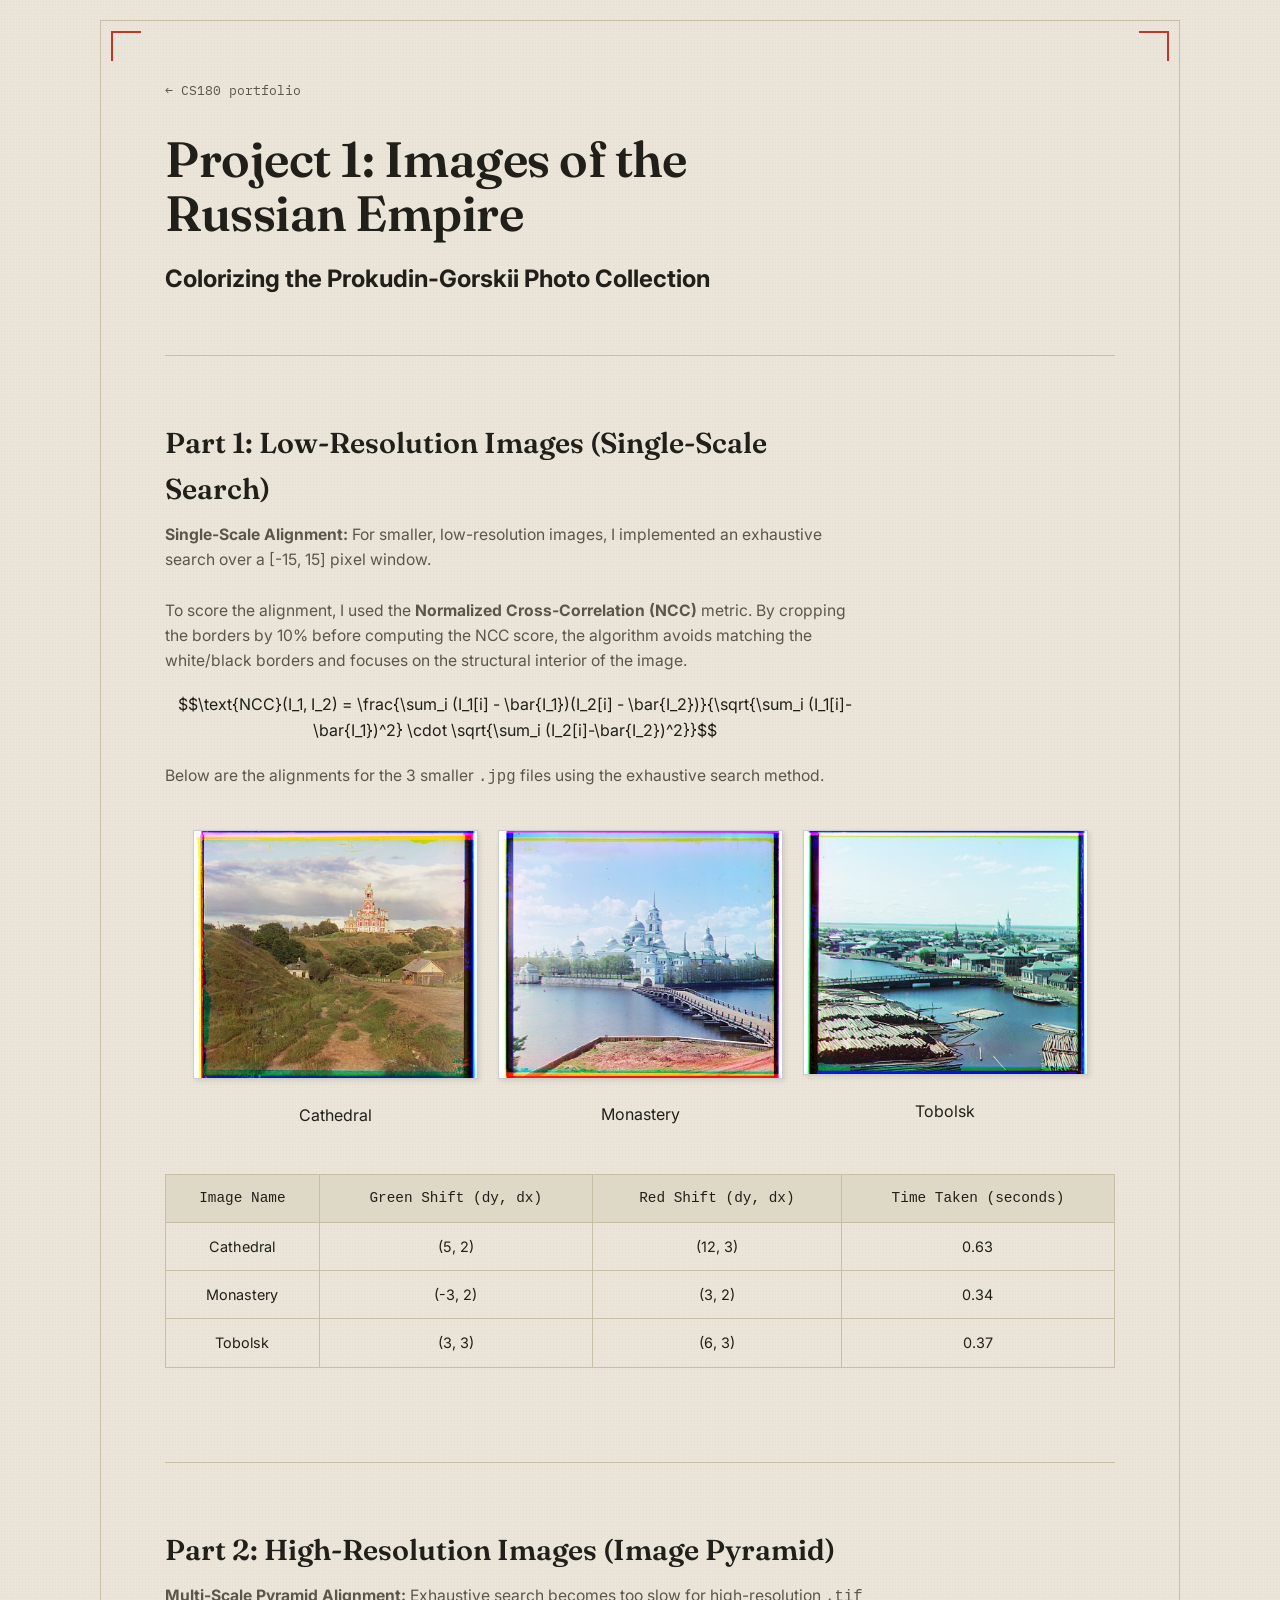
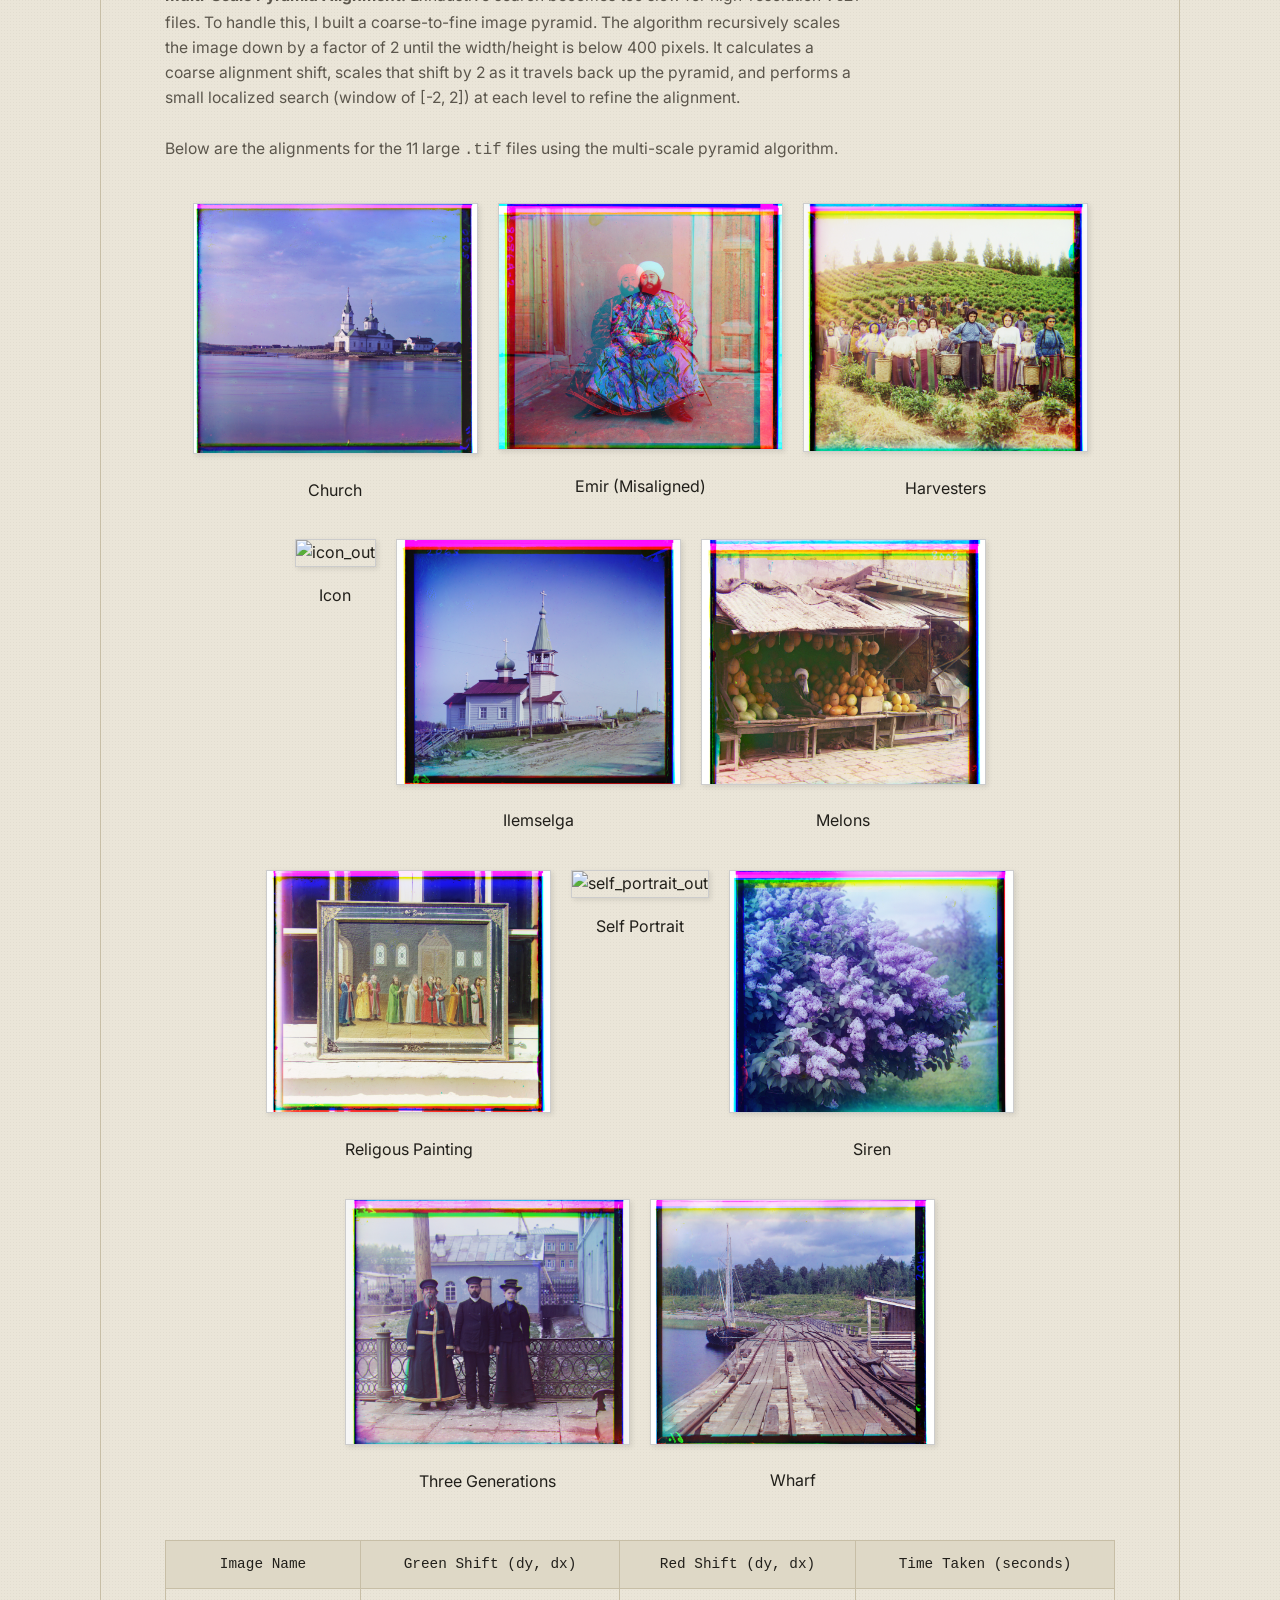
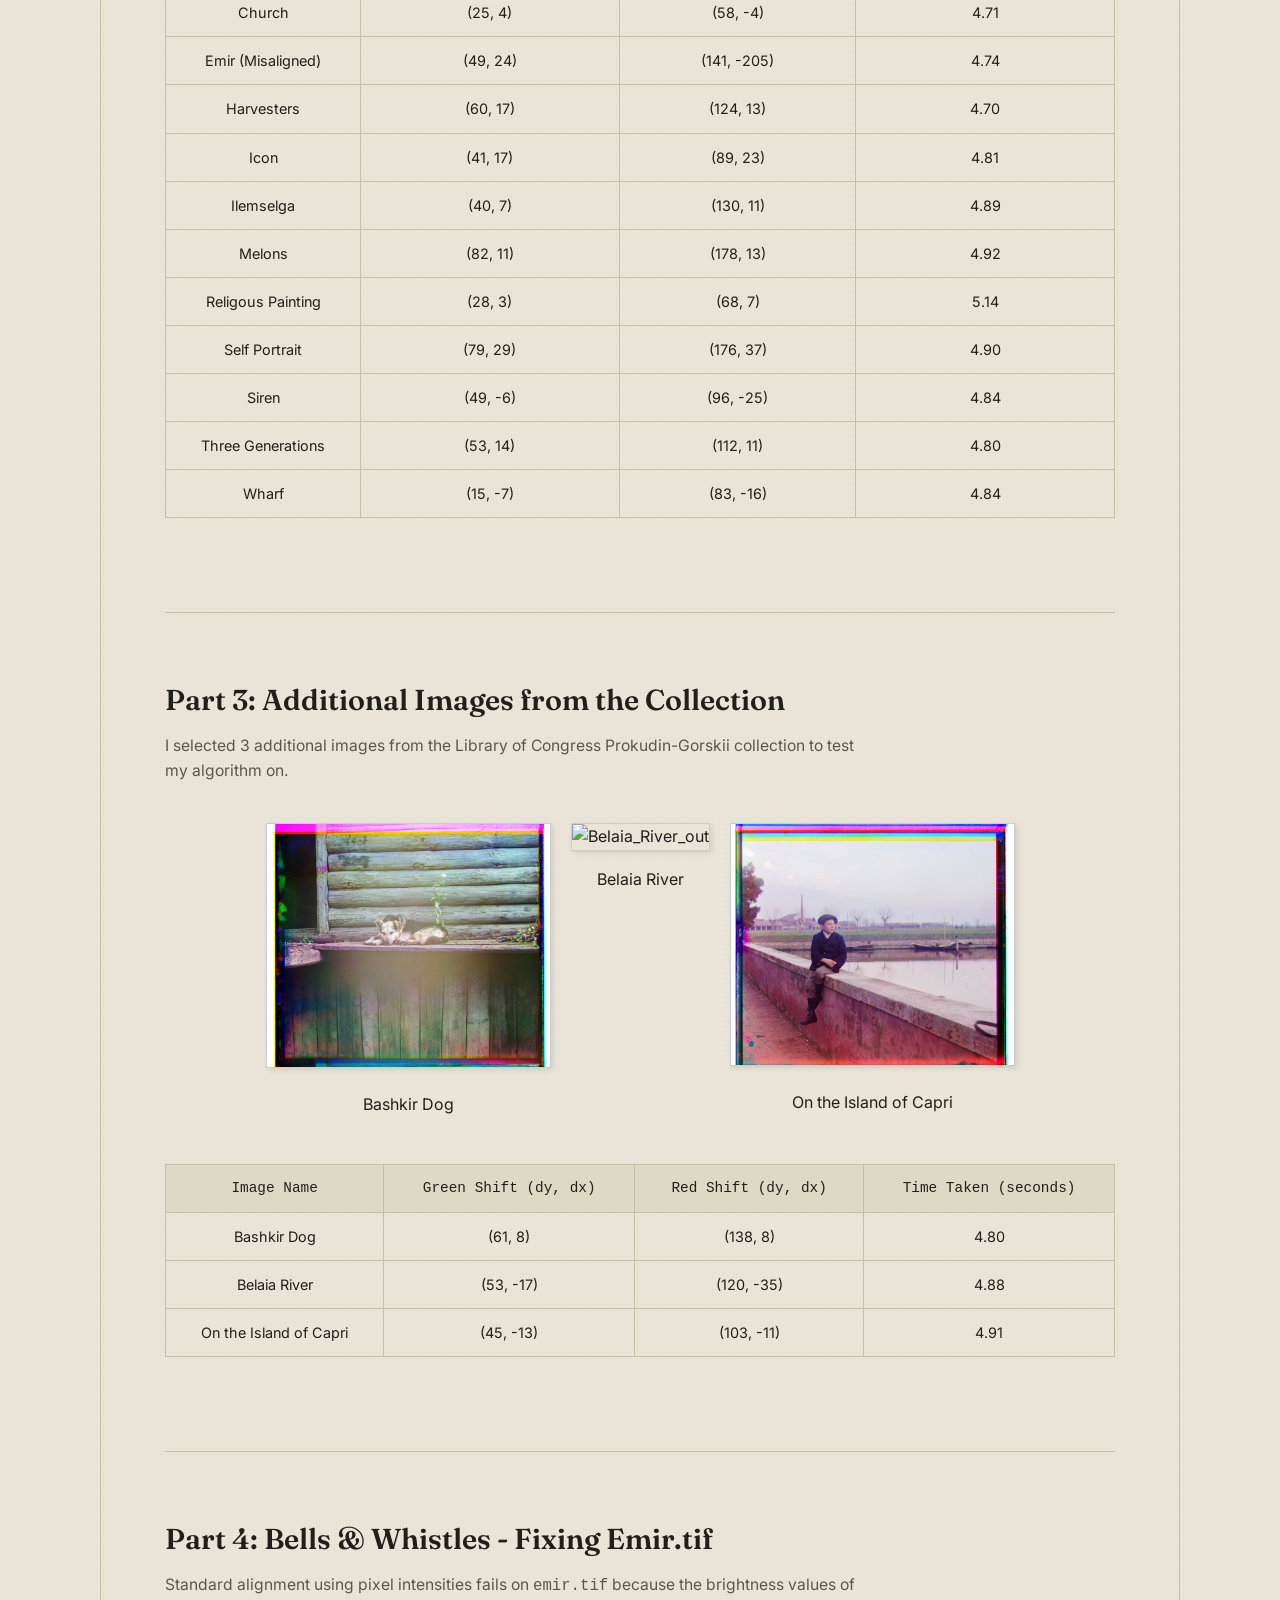
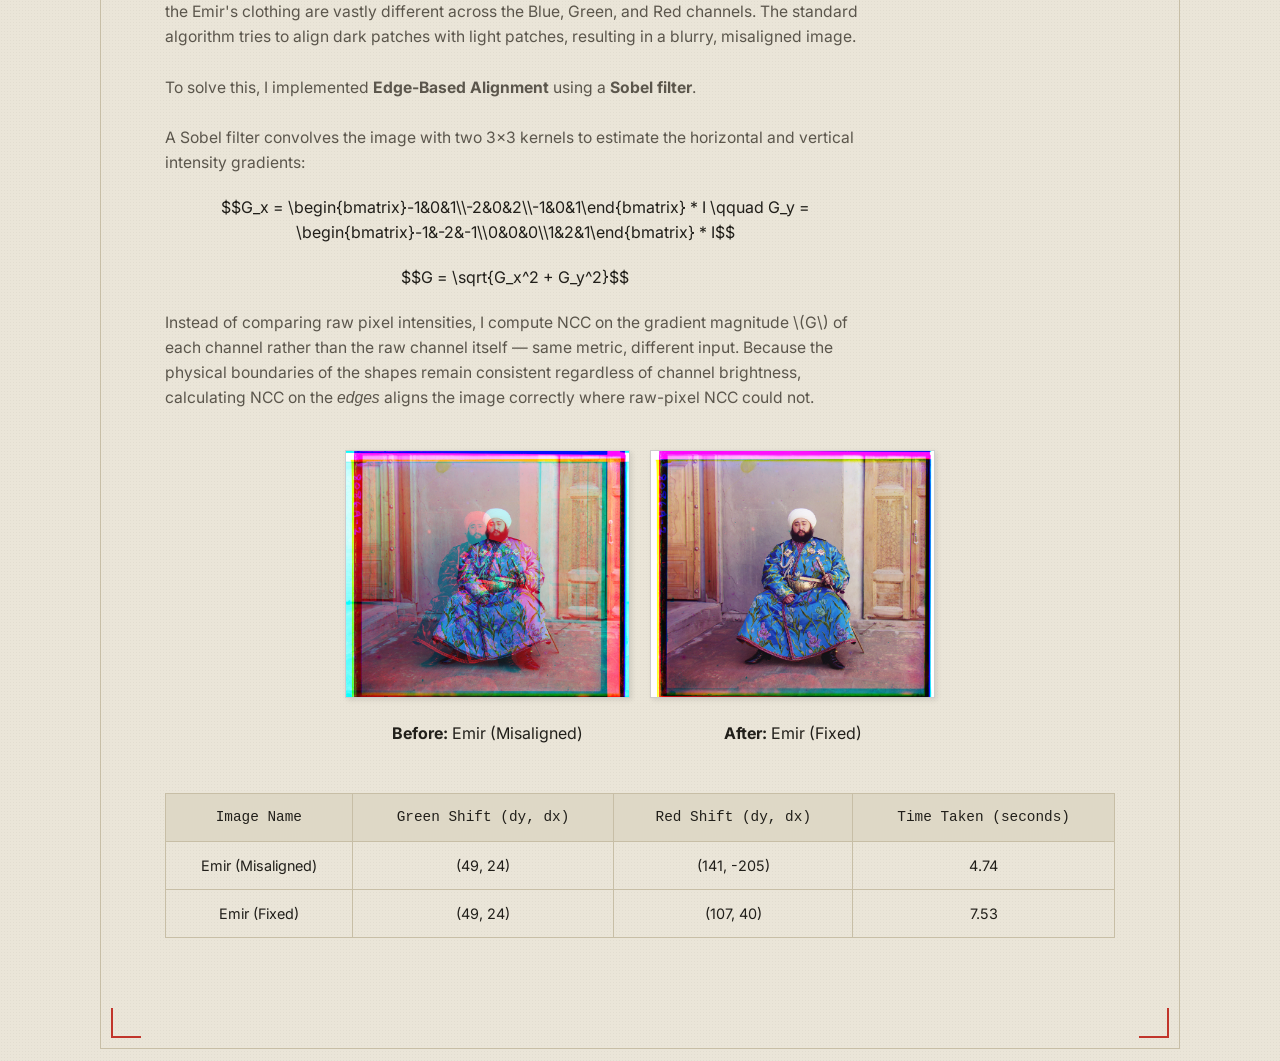
==== commit 508f613c: "explanation fix" ====
--- a/1/index.html
+++ b/1/index.html
@@ -255,7 +255,7 @@
         </p>
         <br>
         <p>
-          To solve this, I implemented <strong>Edge-Based Alignment</strong> using a <strong>Sobel filter</strong>. Instead of comparing raw color values, the algorithm extracts the structural edges (gradients) of the images using <code>cv.Sobel</code> to compute the gradient magnitude. Because the physical boundaries of the shapes remain consistent regardless of their channel brightness, calculating the Normalized Cross-Correlation on the <em>edges</em> perfectly aligns the image.
+          To solve this, I implemented <strong>Edge-Based Alignment</strong> using a <strong>Sobel filter</strong>.
         </p>
         <br>
         <p>
@@ -267,6 +267,12 @@
           G_y = \begin{bmatrix}-1&-2&-1\\0&0&0\\1&2&1\end{bmatrix} * I$$
         </div>
         <div class="eqn">$$G = \sqrt{G_x^2 + G_y^2}$$</div>
+        <p>
+          Instead of comparing raw pixel intensities, I compute NCC on the gradient magnitude \(G\) of each channel
+          rather than the raw channel itself &mdash; same metric, different input. Because the physical boundaries
+          of the shapes remain consistent regardless of channel brightness, calculating NCC on the <em>edges</em>
+          aligns the image correctly where raw-pixel NCC could not.
+        </p>
       </div>
 
       <div class="comparison">
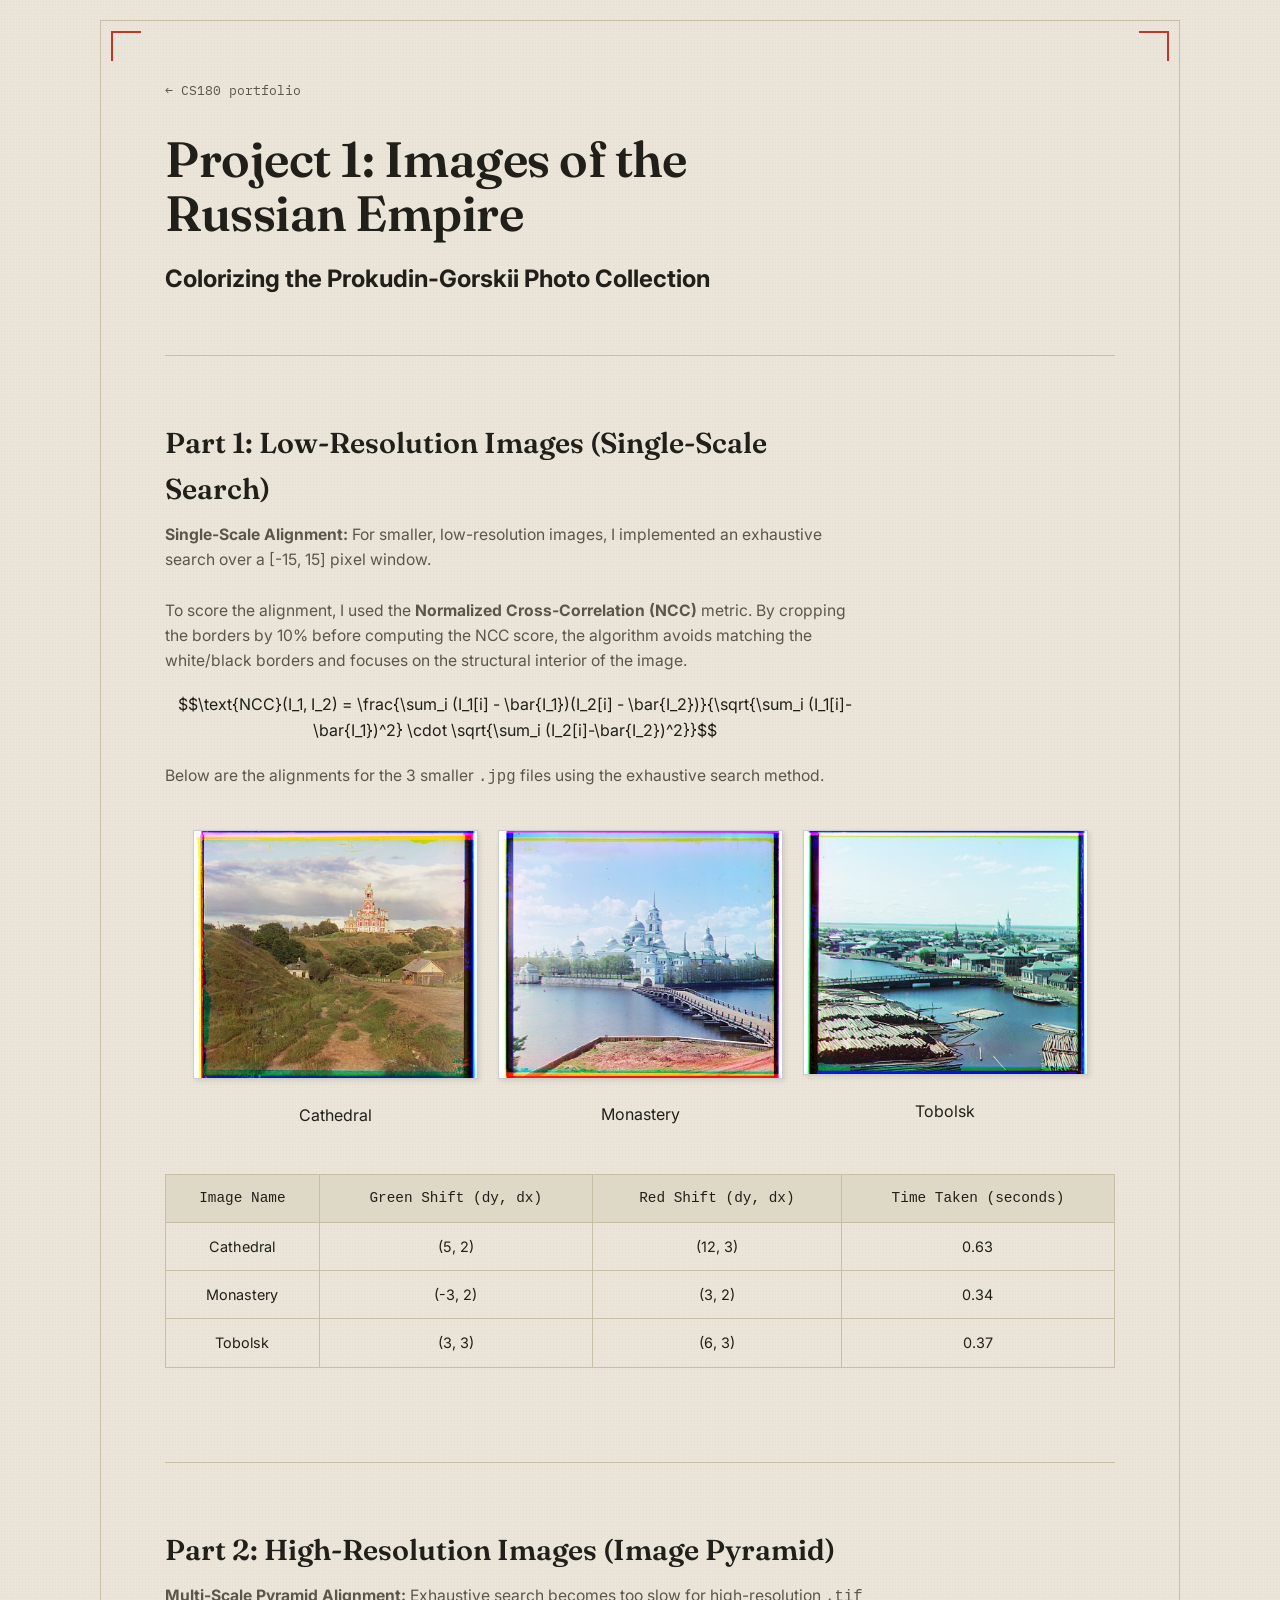
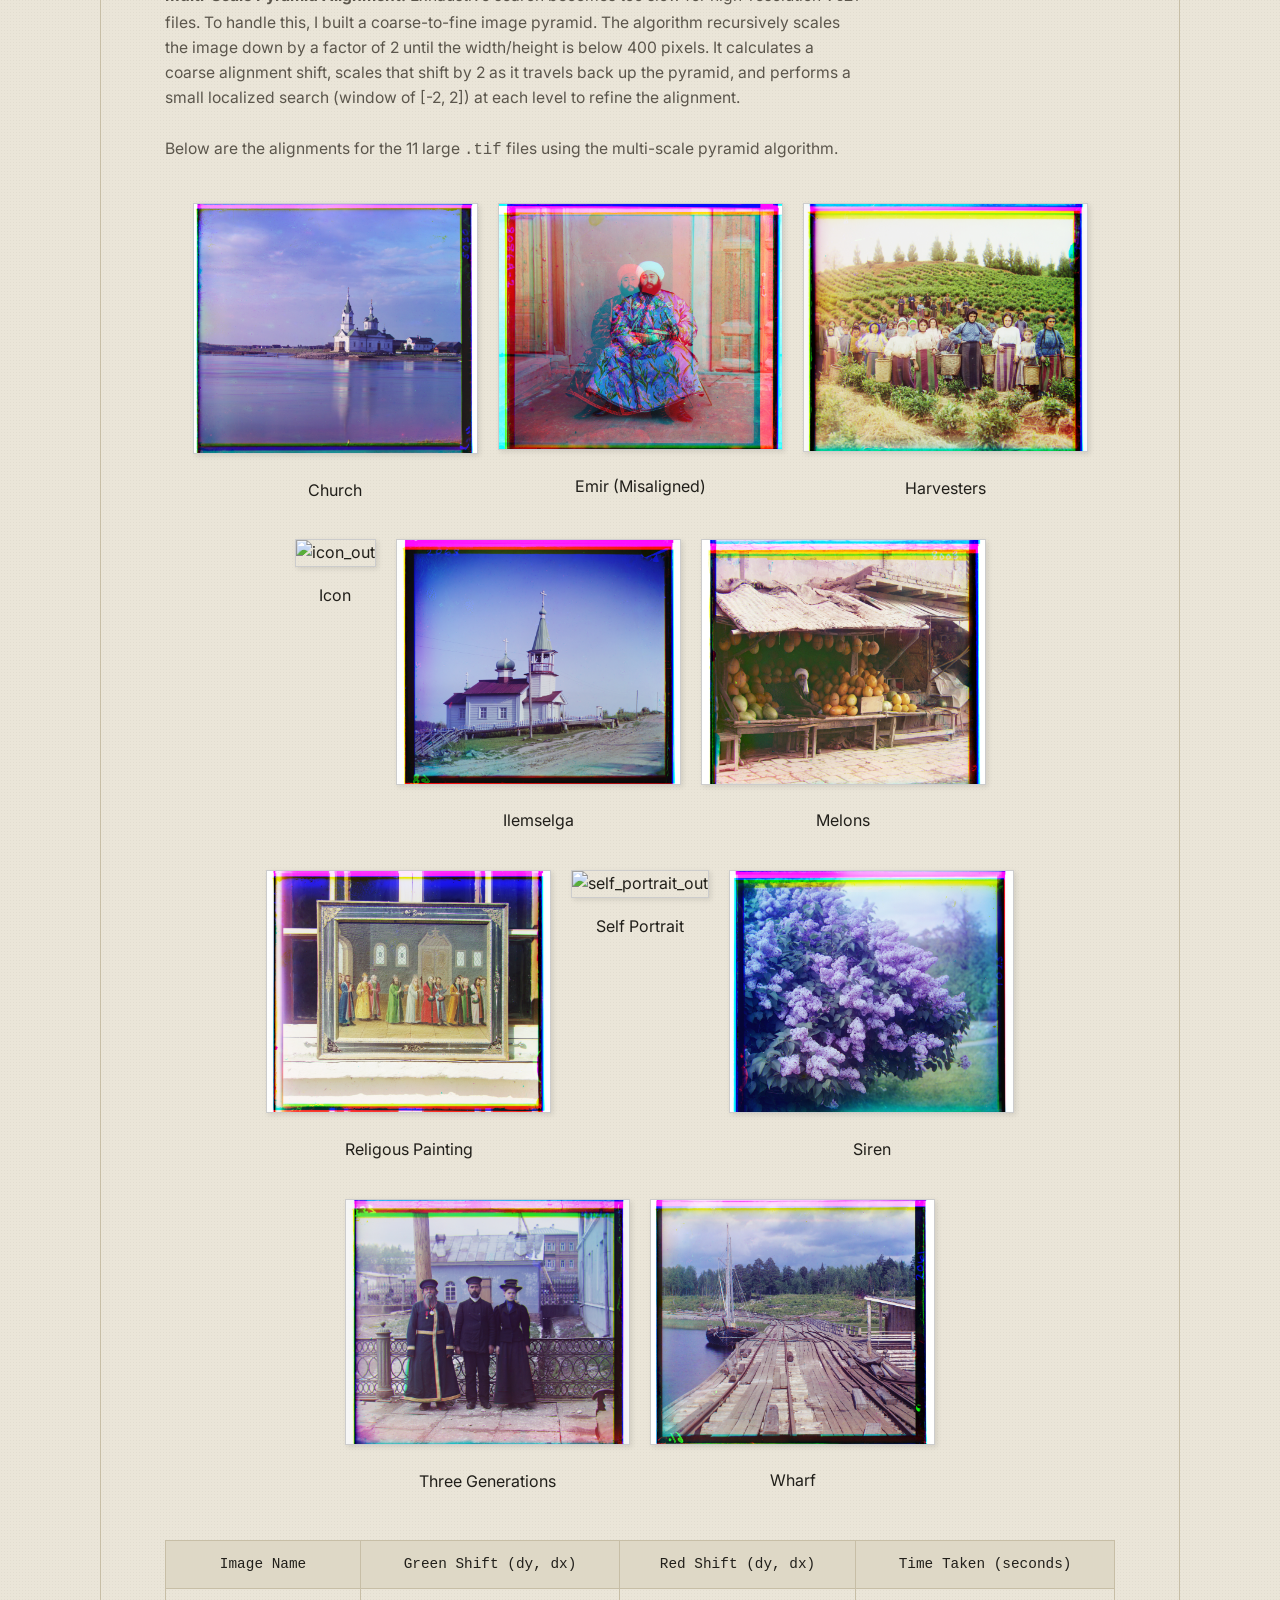
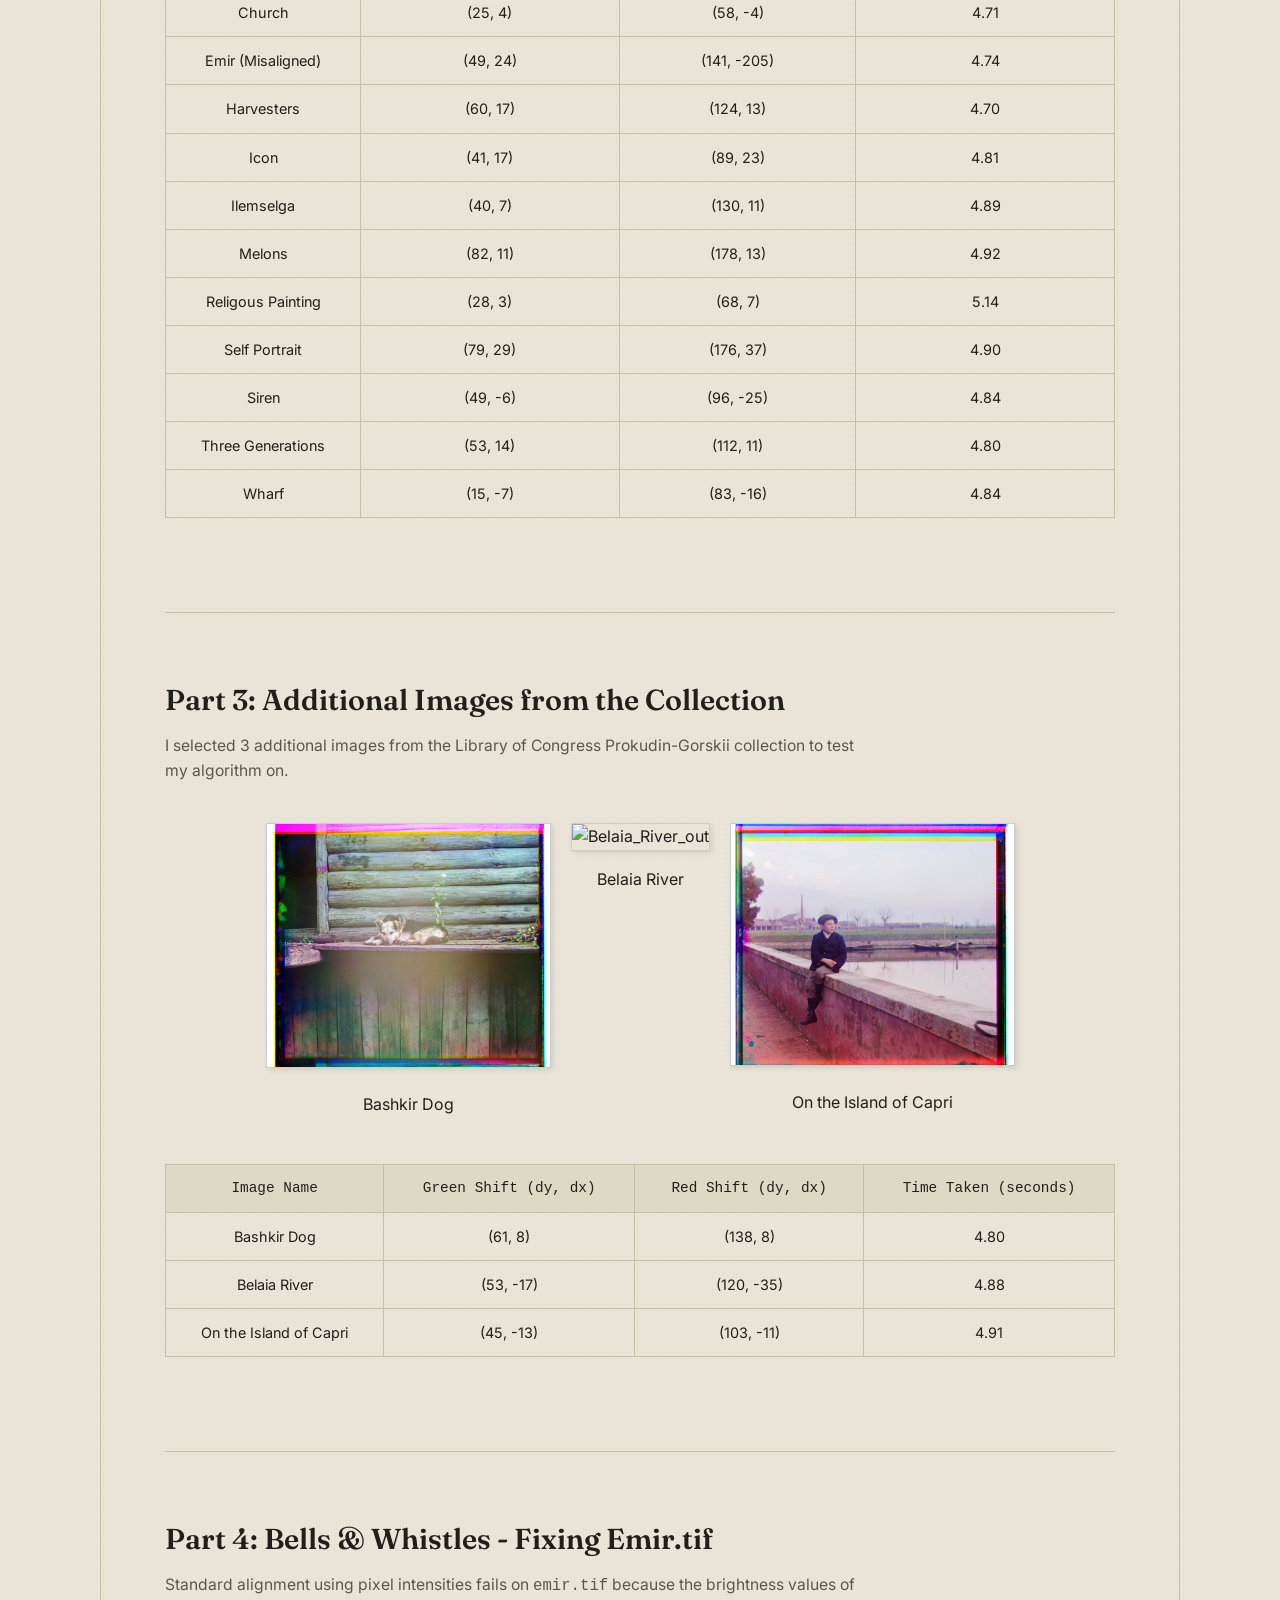
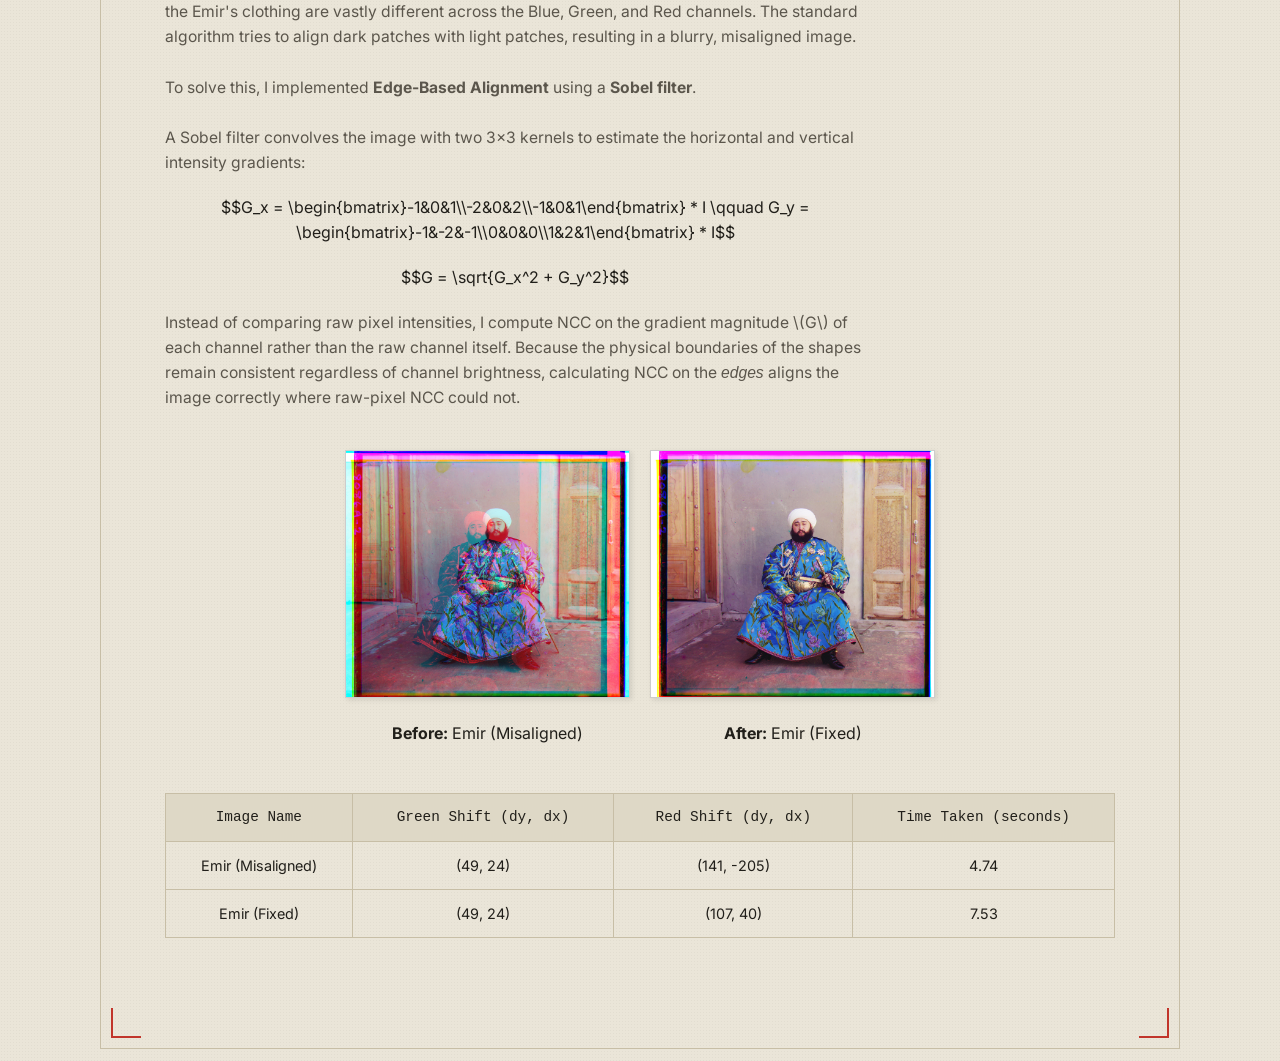
==== commit 2727222c: "text edit" ====
--- a/1/index.html
+++ b/1/index.html
@@ -269,7 +269,7 @@
         <div class="eqn">$$G = \sqrt{G_x^2 + G_y^2}$$</div>
         <p>
           Instead of comparing raw pixel intensities, I compute NCC on the gradient magnitude \(G\) of each channel
-          rather than the raw channel itself &mdash; same metric, different input. Because the physical boundaries
+          rather than the raw channel itself. Because the physical boundaries
           of the shapes remain consistent regardless of channel brightness, calculating NCC on the <em>edges</em>
           aligns the image correctly where raw-pixel NCC could not.
         </p>
